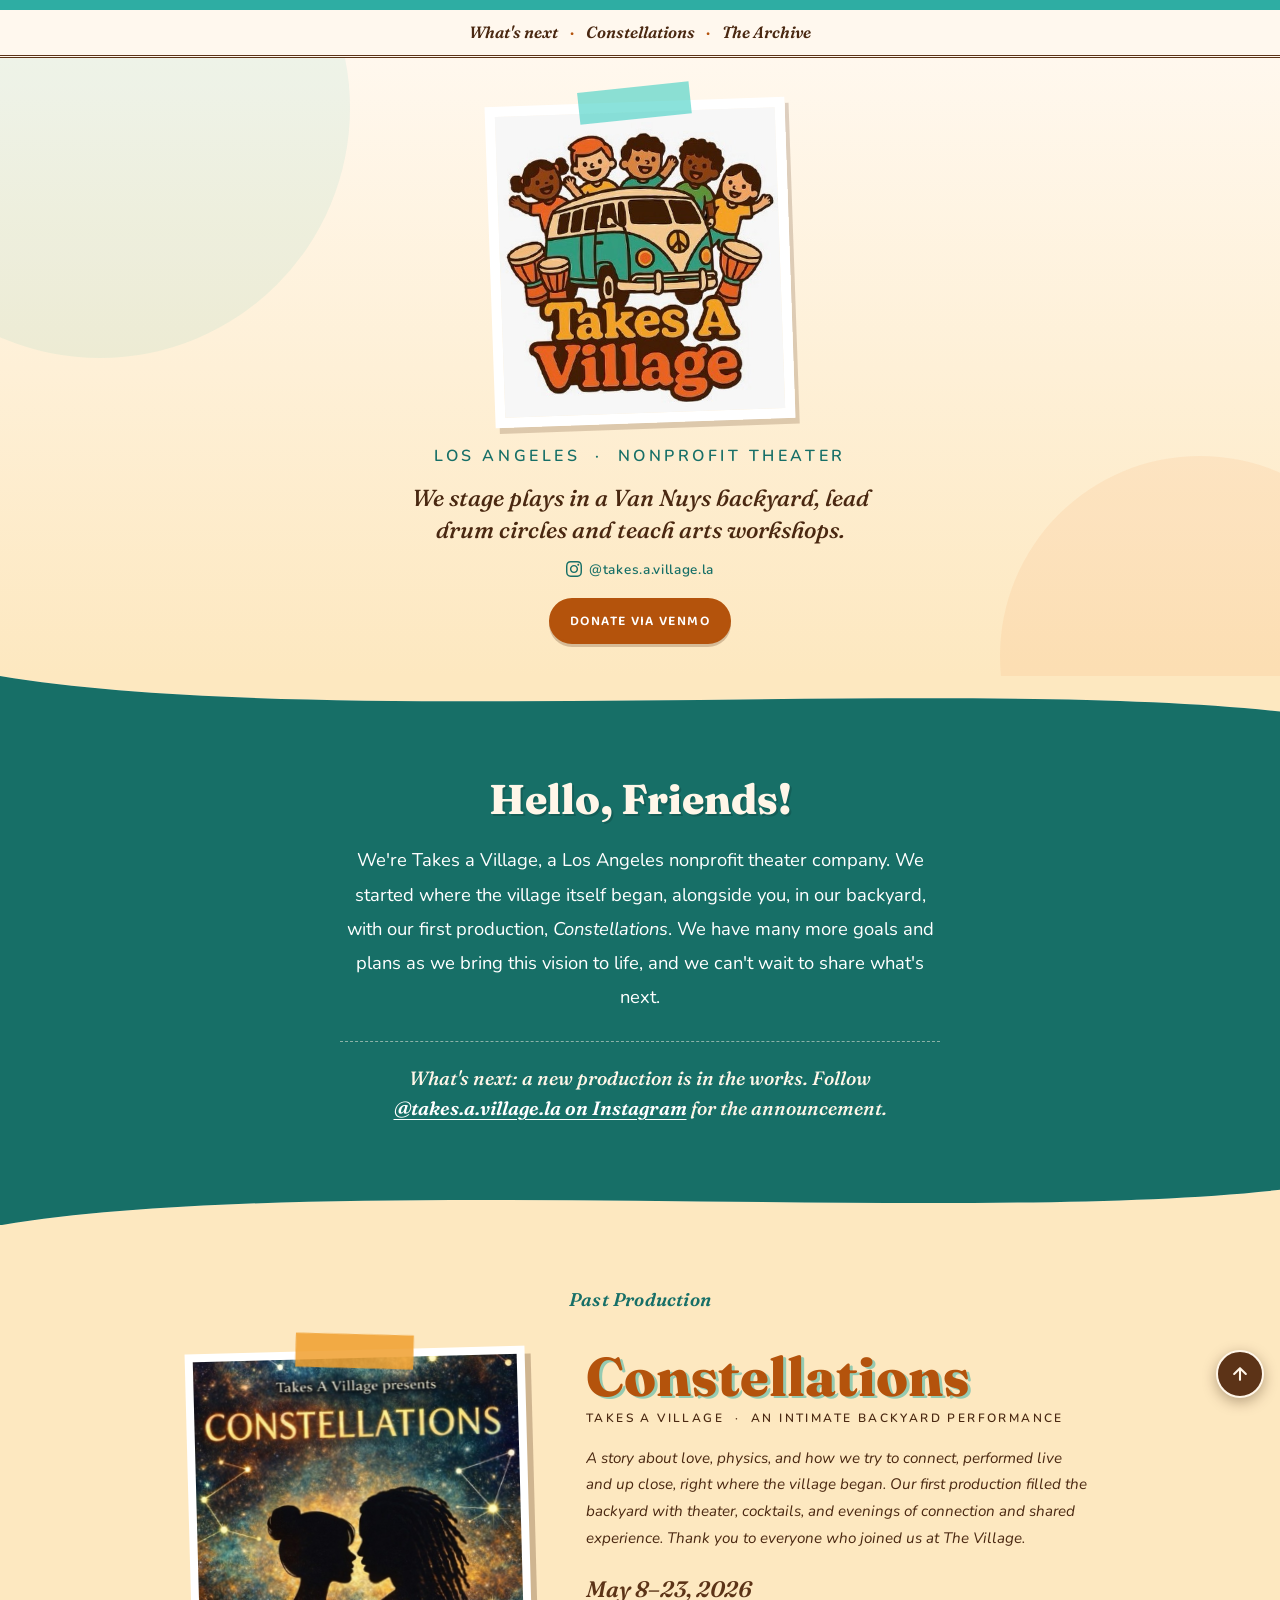
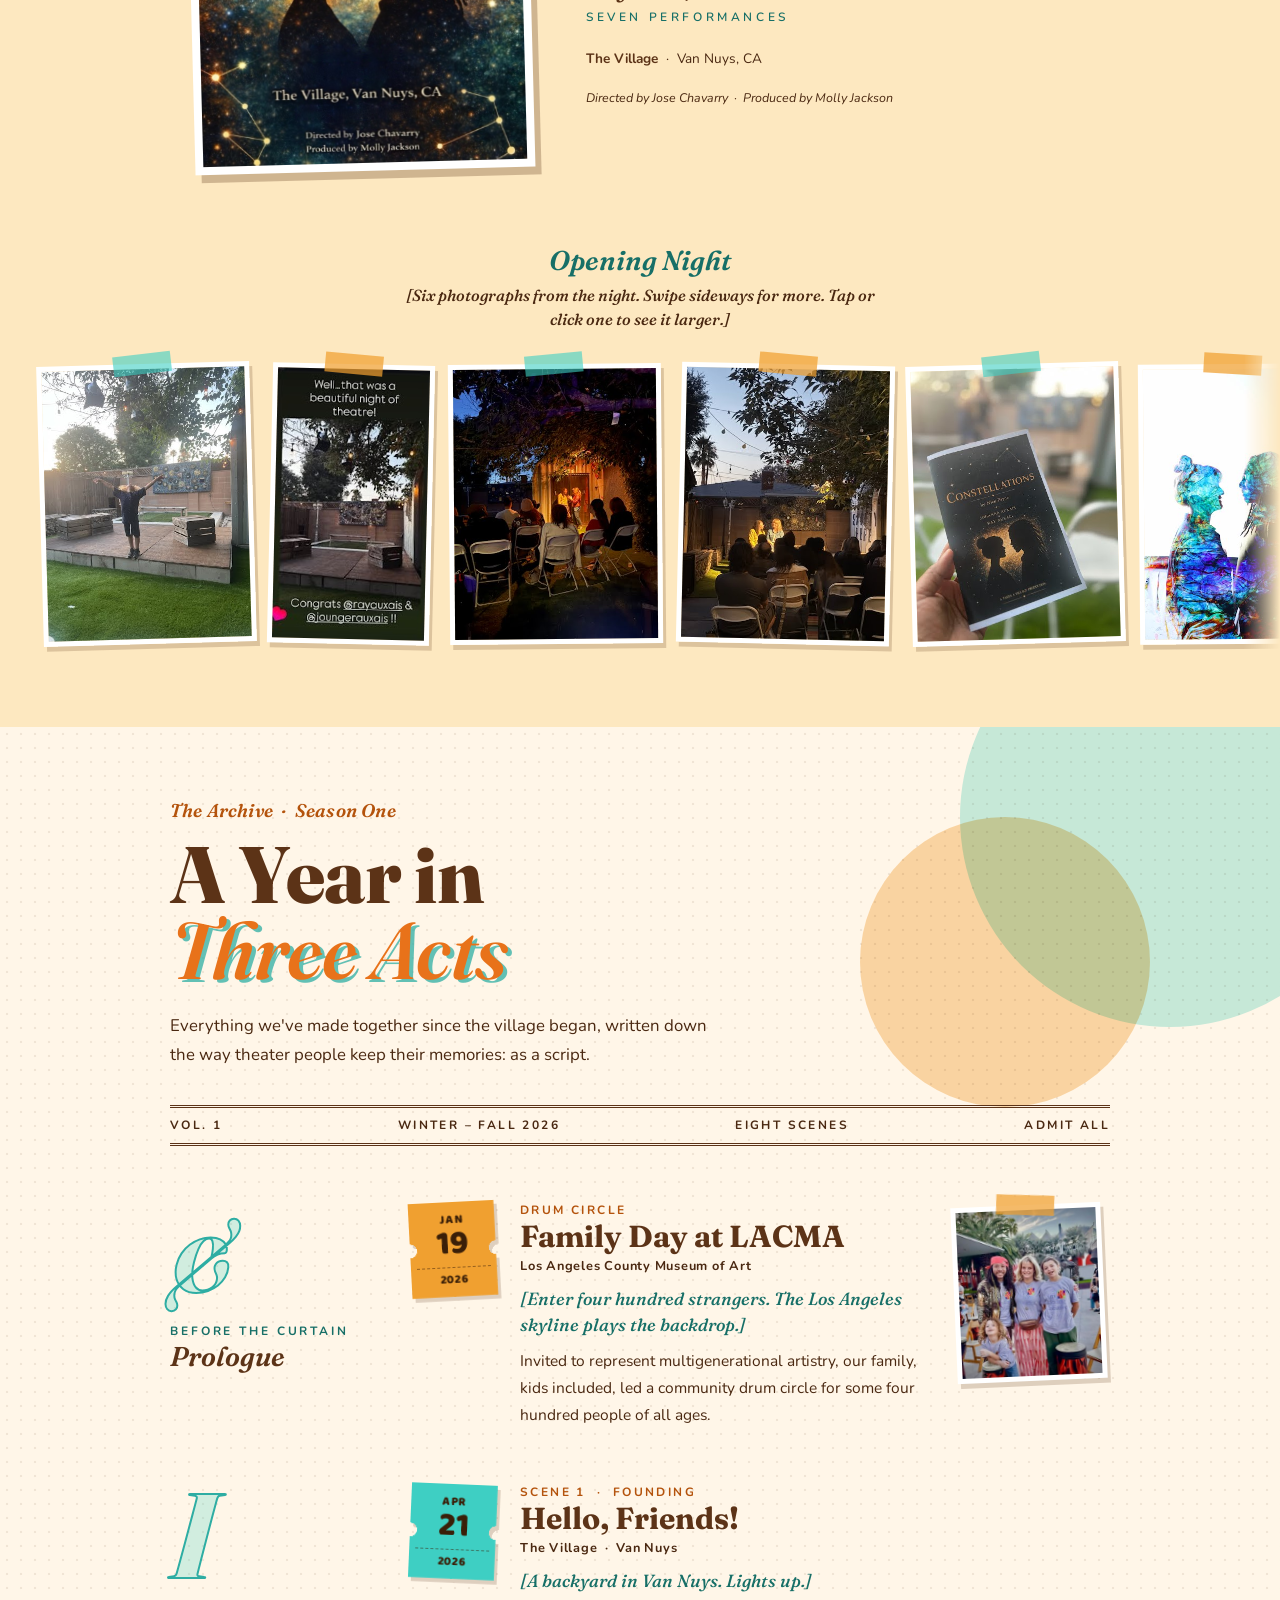
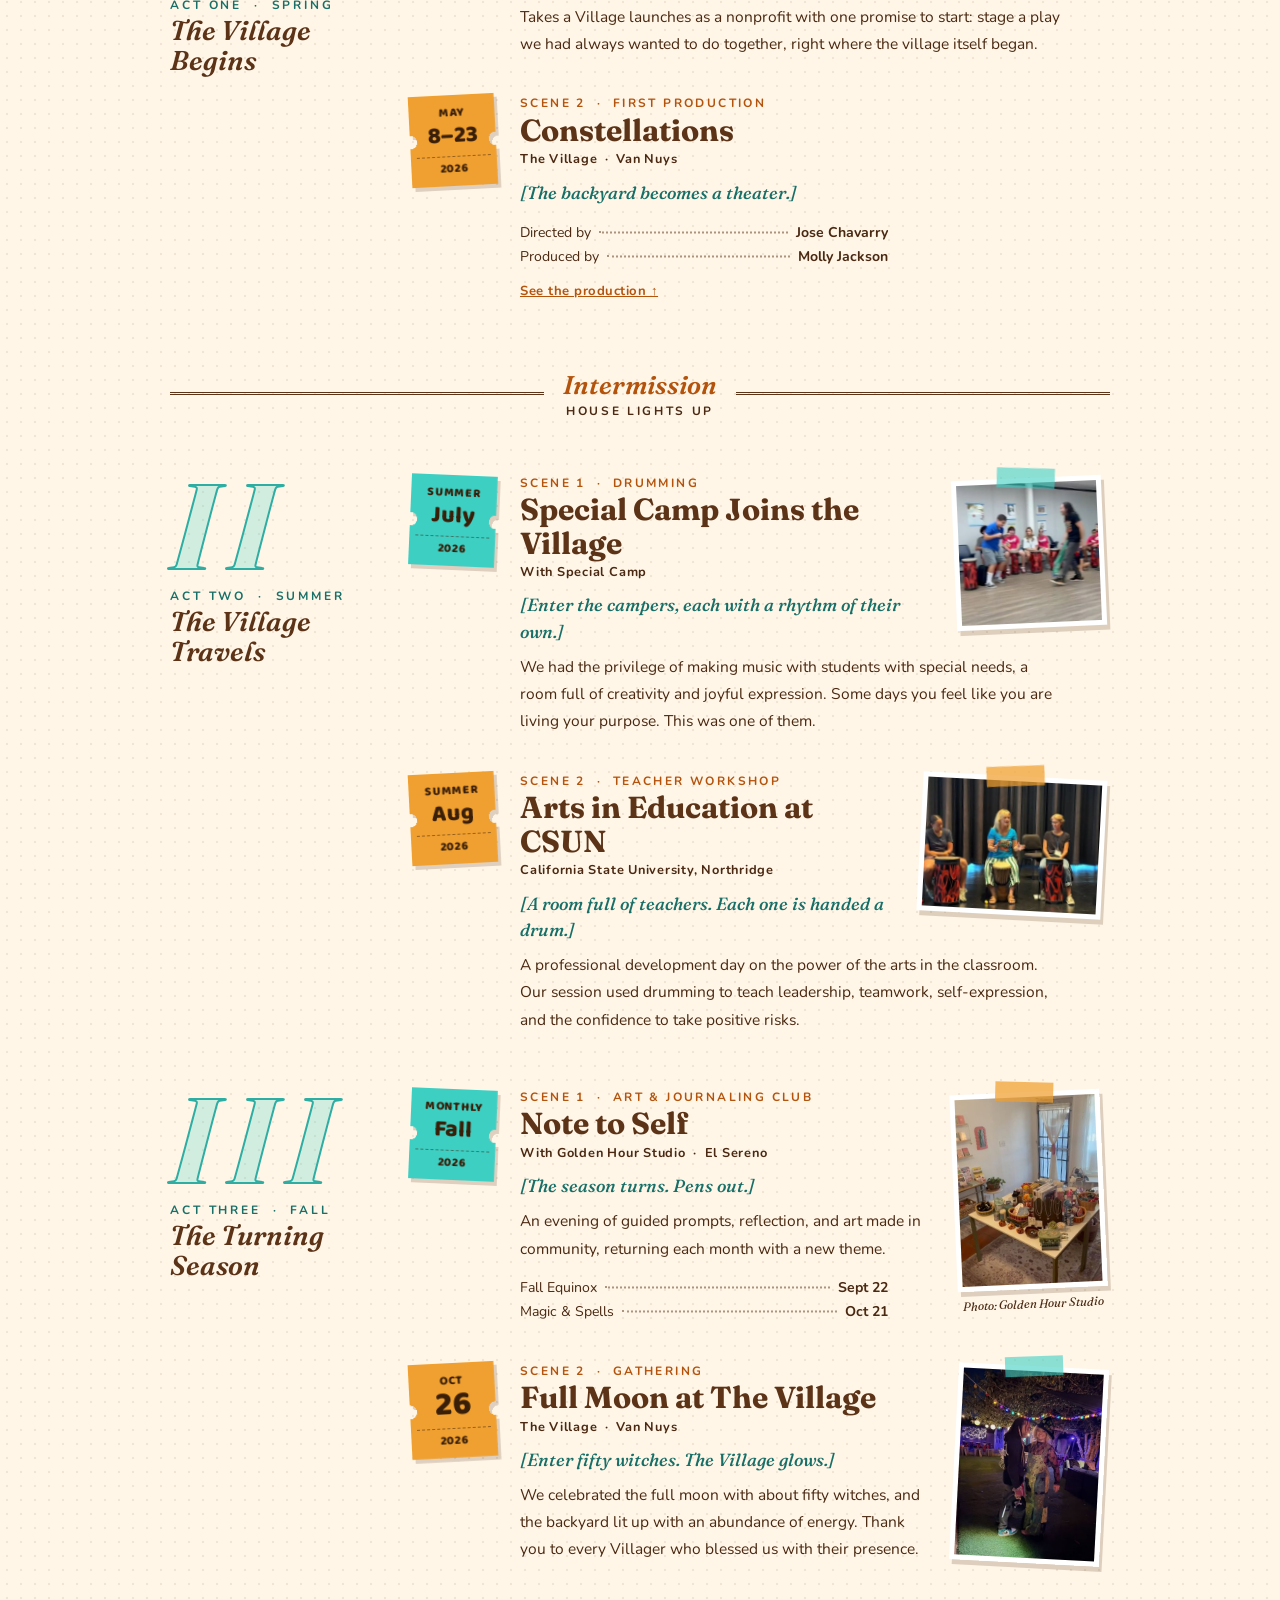
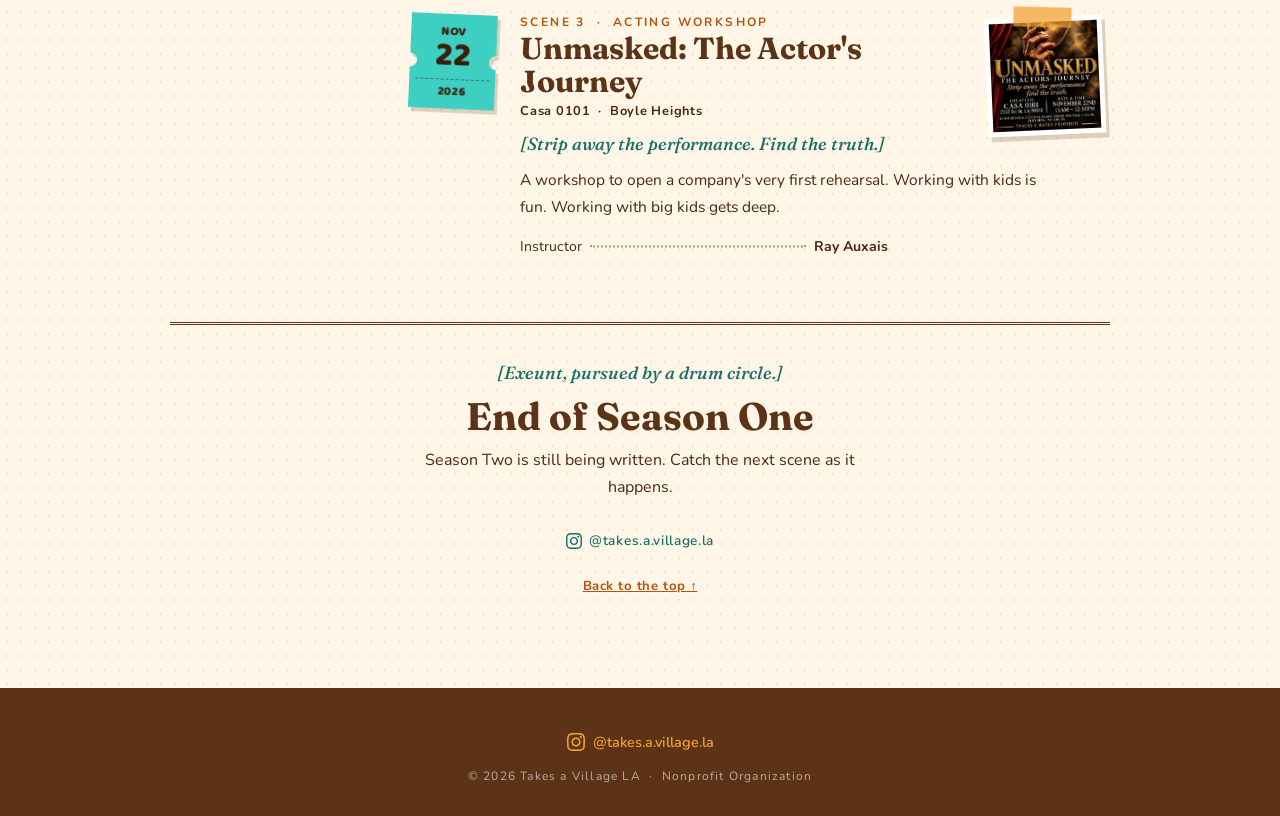
==== index.html @ 05830635 "Ticket stubs no longer move on hover A scene is not a link, so its stub should not act like one. sit" ====
<!DOCTYPE html>
<html lang="en">
<head>
  <meta charset="UTF-8">
  <meta name="viewport" content="width=device-width, initial-scale=1.0">
  <title>Takes a Village LA · Nonprofit Theater in Los Angeles</title>
  <meta name="description" content="Takes a Village is a Los Angeles nonprofit theater company creating intimate, backyard performances: connection, conversation, and shared experience at The Village in Van Nuys.">
  <meta name="theme-color" content="#2EADA3">

  <!-- Open Graph / social sharing -->
  <meta property="og:type" content="website">
  <meta property="og:site_name" content="Takes a Village LA">
  <meta property="og:title" content="Takes a Village LA · Nonprofit Theater">
  <meta property="og:description" content="A Los Angeles nonprofit theater company creating intimate, backyard performances. Connection, conversation, and shared experience at The Village.">
  <meta property="og:url" content="https://takesavillage.la/">
  <meta property="og:image" content="https://takesavillage.la/logo.png">
  <meta property="og:image:alt" content="Takes a Village logo">
  <meta name="twitter:card" content="summary_large_image">
  <meta name="twitter:title" content="Takes a Village LA · Nonprofit Theater">
  <meta name="twitter:description" content="A Los Angeles nonprofit theater company creating intimate, backyard performances.">
  <meta name="twitter:image" content="https://takesavillage.la/logo.png">

  <link rel="icon" type="image/svg+xml" href="favicon.svg">
  <link rel="alternate icon" type="image/png" href="logo.png">
  <link rel="apple-touch-icon" href="logo.png">
  <link rel="preconnect" href="https://fonts.googleapis.com">
  <link rel="preconnect" href="https://fonts.gstatic.com" crossorigin>
  <link href="https://fonts.googleapis.com/css2?family=Baloo+2:wght@400;600;800&family=Fraunces:ital,opsz,wght@0,9..144,600..800;1,9..144,500..700&family=Nunito:ital,wght@0,300;0,400;0,600;1,300;1,400&display=swap" rel="stylesheet">
  <link rel="stylesheet" href="site.css?v=2">
</head>
<body>

<!-- reusable icon sprite -->
<svg width="0" height="0" style="position:absolute" aria-hidden="true" focusable="false">
  <symbol id="ig-icon" viewBox="0 0 24 24">
    <path d="M12 2.163c3.204 0 3.584.012 4.85.07 3.252.148 4.771 1.691 4.919 4.919.058 1.265.069 1.645.069 4.849 0 3.205-.012 3.584-.069 4.849-.149 3.225-1.664 4.771-4.919 4.919-1.266.058-1.644.07-4.85.07-3.204 0-3.584-.012-4.849-.07-3.26-.149-4.771-1.699-4.919-4.92-.058-1.265-.07-1.644-.07-4.849 0-3.204.013-3.583.07-4.849.149-3.227 1.664-4.771 4.919-4.919 1.266-.057 1.645-.069 4.849-.069zm0-2.163c-3.259 0-3.667.014-4.947.072-4.358.2-6.78 2.618-6.98 6.98-.059 1.281-.073 1.689-.073 4.948 0 3.259.014 3.668.072 4.948.2 4.358 2.618 6.78 6.98 6.98 1.281.058 1.689.072 4.948.072 3.259 0 3.668-.014 4.948-.072 4.354-.2 6.782-2.618 6.979-6.98.059-1.28.073-1.689.073-4.948 0-3.259-.014-3.667-.072-4.947-.196-4.354-2.617-6.78-6.979-6.98-1.281-.059-1.69-.073-4.949-.073zm0 5.838c-3.403 0-6.162 2.759-6.162 6.162s2.759 6.163 6.162 6.163 6.162-2.759 6.162-6.163c0-3.403-2.759-6.162-6.162-6.162zm0 10.162c-2.209 0-4-1.79-4-4 0-2.209 1.791-4 4-4s4 1.791 4 4c0 2.21-1.791 4-4 4zm6.406-11.845c-.796 0-1.441.645-1.441 1.44s.645 1.44 1.441 1.44c.795 0 1.439-.645 1.439-1.44s-.644-1.44-1.439-1.44z"/>
  </symbol>
</svg>

<a class="skip-link" href="#main">Skip to content</a>

<div class="top-band" id="top"></div>

<nav class="site-nav" aria-label="On this page">
  <ul>
    <li><a href="#upcoming">What's next</a></li>
    <li><a href="#constellations">Constellations</a></li>
    <li><a href="#archive">The Archive</a></li>
  </ul>
</nav>

<header class="hero">
  <h1><span class="logo-frame"><img class="logo" src="logo.png" alt="Takes a Village LA" width="430" height="462" fetchpriority="high"></span></h1>
  <p class="tagline">Los Angeles &nbsp;·&nbsp; Nonprofit Theater</p>
  <p class="hero-line">We stage plays in a Van Nuys backyard, lead drum circles and teach arts workshops.</p>
  <a class="ig-link on-light" href="https://www.instagram.com/takes.a.village.la/" target="_blank" rel="noopener" aria-label="Takes a Village on Instagram">
    <svg aria-hidden="true" focusable="false"><use href="#ig-icon"/></svg>
    @takes.a.village.la
  </a>
  <a class="donate-btn" href="https://venmo.com/Takes-a-village1" target="_blank" rel="noopener">Donate via Venmo</a>
</header>

<main id="main" tabindex="-1">

<!-- wave transition -->
<svg class="wave" viewBox="0 0 1440 60" xmlns="http://www.w3.org/2000/svg" preserveAspectRatio="none" aria-hidden="true" focusable="false">
  <path d="M0,0 C360,60 1080,0 1440,40 L1440,0 Z" fill="#fde8c0"/>
  <path d="M0,0 C360,60 1080,0 1440,40 L1440,60 L0,60 Z" fill="#176F67"/>
</svg>

<section class="intro">
  <h2>Hello, Friends!</h2>
  <p>
    We're Takes a Village, a Los Angeles nonprofit theater company. We started where the village itself began, alongside you, in our backyard, with our first production, <em>Constellations</em>. We have many more goals and plans as we bring this vision to life, and we can't wait to share what's next.
  </p>
  <p class="next-note" id="upcoming">What's next: a new production is in the works. Follow <a href="https://www.instagram.com/takes.a.village.la/" target="_blank" rel="noopener">@takes.a.village.la on Instagram</a> for the announcement.</p>
</section>

<!-- wave: teal → warm paper -->
<svg class="wave" viewBox="0 0 1440 60" xmlns="http://www.w3.org/2000/svg" preserveAspectRatio="none" aria-hidden="true" focusable="false">
  <path d="M0,60 C360,0 1080,60 1440,20 L1440,60 Z" fill="#fde8c0"/>
  <path d="M0,0 L0,60 C360,0 1080,60 1440,20 L1440,0 Z" fill="#176F67"/>
</svg>

<section class="show-section" id="constellations" aria-labelledby="constellations-title">
  <p class="show-eyebrow">Past Production</p>
  <div class="show-inner">
    <div class="flier-frame"><img class="flier-img" src="constellations-flier.jpg" alt="The Constellations flier: two silhouetted faces almost touching, against a starry sky traced with constellations" width="926" height="1158" loading="lazy" decoding="async"></div>
    <div class="show-info">
      <h2 class="show-title" id="constellations-title">Constellations</h2>
      <p class="show-presented">Takes a Village &nbsp;·&nbsp; An Intimate Backyard Performance</p>
      <p class="show-desc">A story about love, physics, and how we try to connect, performed live and up close, right where the village began. Our first production filled the backyard with theater, cocktails, and evenings of connection and shared experience. Thank you to everyone who joined us at The Village.</p>

      <p class="show-run">May 8–23, 2026<span>Seven performances</span></p>

      <p class="venue"><strong>The Village</strong> &nbsp;·&nbsp; Van Nuys, CA</p>

      <p class="credits">Directed by Jose Chavarry &nbsp;·&nbsp; Produced by Molly Jackson</p>
    </div>
  </div>
</section>

<section class="gallery-section" aria-labelledby="opening-night-title">
  <h3 class="gallery-heading" id="opening-night-title">Opening Night</h3>
  <p class="gallery-cue">[Six photographs from the night.<span class="cue-scroll"> Swipe sideways for more.</span> Tap or click one to see it larger.]</p>
  <span class="lightbox-rest" id="photos"></span>
  <div class="gallery-strip">
    <a class="shot" href="#photo-1"><img src="gallery/gallery (1).jpg" alt="A child stands on the low wooden stage in the backyard at dusk, arms flung wide, facing the mosaic on the back wall." width="384" height="512" loading="lazy" decoding="async"></a>
    <a class="shot" href="#photo-2"><img src="gallery/gallery (2).jpg?v=2" alt="A note posted after the show, over a photo of the empty stage at dusk: Well, that was a beautiful night of theatre! Congrats to the cast." width="202" height="360" loading="lazy" decoding="async"></a>
    <a class="shot" href="#photo-3"><img src="gallery/gallery (3).jpg" alt="After dark, the audience sits in white folding chairs under a big tree, watching the two actors in a pool of warm light by the doorway." width="384" height="512" loading="lazy" decoding="async"></a>
    <a class="shot" href="#photo-4"><img src="gallery/gallery (6).jpg" alt="At dusk, two people sit side by side on the stage in front of the mosaic wall, string lights overhead, facing a full backyard." width="384" height="512" loading="lazy" decoding="async"></a>
    <a class="shot" href="#photo-5"><img src="gallery/gallery (7).jpg" alt="A hand holds up the playbill: Constellations by Nick Payne, with Johanna Auxais and Ray Auxais, a Takes a Village production." width="384" height="512" loading="lazy" decoding="async"></a>
    <a class="shot" href="#photo-6"><img src="gallery/gallery (8).jpg" alt="Two performers in silhouette, face to face against a white screen, their bodies filled with projected blues, greens and reds." width="341" height="512" loading="lazy" decoding="async"></a>
  </div>

  <!-- large views, one per photo; shown by the :target rule on .lightbox -->
  <div class="lightbox" id="photo-1" style="--ar:0.75">
    <a class="lightbox-backdrop" href="#photos" aria-label="Close the photo"></a>
    <figure><img src="gallery/gallery (1).jpg" alt="A child stands on the low wooden stage in the backyard at dusk, arms flung wide, facing the mosaic on the back wall." width="384" height="512" loading="lazy" decoding="async"></figure>
    <p class="lightbox-bar"><a href="#photo-6" aria-label="Previous photo">&larr; Previous</a><span class="lightbox-count">1 of 6</span><a href="#photo-2" aria-label="Next photo">Next &rarr;</a><a href="#photos">Close</a></p>
  </div>
  <div class="lightbox" id="photo-2" style="--ar:0.5611">
    <a class="lightbox-backdrop" href="#photos" aria-label="Close the photo"></a>
    <figure><img src="gallery/gallery (2).jpg?v=2" alt="A note posted after the show, over a photo of the empty stage at dusk: Well, that was a beautiful night of theatre! Congrats to the cast." width="202" height="360" loading="lazy" decoding="async"></figure>
    <p class="lightbox-bar"><a href="#photo-1" aria-label="Previous photo">&larr; Previous</a><span class="lightbox-count">2 of 6</span><a href="#photo-3" aria-label="Next photo">Next &rarr;</a><a href="#photos">Close</a></p>
  </div>
  <div class="lightbox" id="photo-3" style="--ar:0.75">
    <a class="lightbox-backdrop" href="#photos" aria-label="Close the photo"></a>
    <figure><img src="gallery/gallery (3).jpg" alt="After dark, the audience sits in white folding chairs under a big tree, watching the two actors in a pool of warm light by the doorway." width="384" height="512" loading="lazy" decoding="async"></figure>
    <p class="lightbox-bar"><a href="#photo-2" aria-label="Previous photo">&larr; Previous</a><span class="lightbox-count">3 of 6</span><a href="#photo-4" aria-label="Next photo">Next &rarr;</a><a href="#photos">Close</a></p>
  </div>
  <div class="lightbox" id="photo-4" style="--ar:0.75">
    <a class="lightbox-backdrop" href="#photos" aria-label="Close the photo"></a>
    <figure><img src="gallery/gallery (6).jpg" alt="At dusk, two people sit side by side on the stage in front of the mosaic wall, string lights overhead, facing a full backyard." width="384" height="512" loading="lazy" decoding="async"></figure>
    <p class="lightbox-bar"><a href="#photo-3" aria-label="Previous photo">&larr; Previous</a><span class="lightbox-count">4 of 6</span><a href="#photo-5" aria-label="Next photo">Next &rarr;</a><a href="#photos">Close</a></p>
  </div>
  <div class="lightbox" id="photo-5" style="--ar:0.75">
    <a class="lightbox-backdrop" href="#photos" aria-label="Close the photo"></a>
    <figure><img src="gallery/gallery (7).jpg" alt="A hand holds up the playbill: Constellations by Nick Payne, with Johanna Auxais and Ray Auxais, a Takes a Village production." width="384" height="512" loading="lazy" decoding="async"></figure>
    <p class="lightbox-bar"><a href="#photo-4" aria-label="Previous photo">&larr; Previous</a><span class="lightbox-count">5 of 6</span><a href="#photo-6" aria-label="Next photo">Next &rarr;</a><a href="#photos">Close</a></p>
  </div>
  <div class="lightbox" id="photo-6" style="--ar:0.666">
    <a class="lightbox-backdrop" href="#photos" aria-label="Close the photo"></a>
    <figure><img src="gallery/gallery (8).jpg" alt="Two performers in silhouette, face to face against a white screen, their bodies filled with projected blues, greens and reds." width="341" height="512" loading="lazy" decoding="async"></figure>
    <p class="lightbox-bar"><a href="#photo-5" aria-label="Previous photo">&larr; Previous</a><span class="lightbox-count">6 of 6</span><a href="#photo-1" aria-label="Next photo">Next &rarr;</a><a href="#photos">Close</a></p>
  </div>
</section>

<section class="archive" id="archive" aria-labelledby="archive-title">
  <div class="archive-inner">

    <p class="archive-eyebrow">The Archive &nbsp;·&nbsp; Season One</p>
    <h2 class="archive-title" id="archive-title">A Year in <em>Three Acts</em></h2>
    <p class="archive-sub">Everything we've made together since the village began, written down the way theater people keep their memories: as a script.</p>
    <p class="archive-masthead"><span>Vol. 1</span><span>Winter – Fall 2026</span><span>Eight Scenes</span><span>Admit All</span></p>

    <!-- prologue -->
    <div class="act">
      <div class="act-mark">
        <span class="act-num amp" aria-hidden="true">&amp;</span>
        <p class="act-label">Before the Curtain</p>
        <h3 class="act-name">Prologue</h3>
      </div>
      <ol class="scenes">
        <li class="scene">
          <div class="stub"><div class="stub-in"><span class="stub-top">Jan</span><span class="stub-mid">19</span><span class="stub-foot">2026</span></div></div>
          <div class="scene-body">
            <figure class="scene-poster snap tilt-l tape-o">
              <img src="archive/lacma.jpg" alt="Four of us, two grown-ups and two kids, in matching Arts &amp; Healing Initiative shirts beside our drums on the LACMA plaza." width="360" height="428" loading="lazy" decoding="async">
            </figure>
            <p class="scene-kind">Drum Circle</p>
            <h4 class="scene-title">Family Day at LACMA</h4>
            <p class="scene-place">Los Angeles County Museum of Art</p>
            <p class="scene-dir">[Enter four hundred strangers. The Los Angeles skyline plays the backdrop.]</p>
            <p class="scene-text">Invited to represent multigenerational artistry, our family, kids included, led a community drum circle for some four hundred people of all ages.</p>
          </div>
        </li>
      </ol>
    </div>

    <!-- act one -->
    <div class="act">
      <div class="act-mark">
        <span class="act-num" aria-hidden="true">I</span>
        <p class="act-label">Act One &nbsp;·&nbsp; Spring</p>
        <h3 class="act-name">The Village Begins</h3>
      </div>
      <ol class="scenes">
        <li class="scene">
          <div class="stub teal"><div class="stub-in"><span class="stub-top">Apr</span><span class="stub-mid">21</span><span class="stub-foot">2026</span></div></div>
          <div class="scene-body">
            <p class="scene-kind">Scene 1 &nbsp;·&nbsp; Founding</p>
            <h4 class="scene-title">Hello, Friends!</h4>
            <p class="scene-place">The Village &nbsp;·&nbsp; Van Nuys</p>
            <p class="scene-dir">[A backyard in Van Nuys. Lights up.]</p>
            <p class="scene-text">Takes a Village launches as a nonprofit with one promise to start: stage a play we had always wanted to do together, right where the village itself began.</p>
          </div>
        </li>
        <li class="scene">
          <div class="stub"><div class="stub-in"><span class="stub-top">May</span><span class="stub-mid sm">8–23</span><span class="stub-foot">2026</span></div></div>
          <div class="scene-body">
            <p class="scene-kind">Scene 2 &nbsp;·&nbsp; First Production</p>
            <h4 class="scene-title">Constellations</h4>
            <p class="scene-place">The Village &nbsp;·&nbsp; Van Nuys</p>
            <p class="scene-dir">[The backyard becomes a theater.]</p>
            <ul class="bill">
              <li><span>Directed by</span><i aria-hidden="true"></i><span>Jose Chavarry</span></li>
              <li><span>Produced by</span><i aria-hidden="true"></i><span>Molly Jackson</span></li>
            </ul>
            <a class="scene-link" href="#constellations">See the production &uarr;</a>
          </div>
        </li>
      </ol>
    </div>

    <div class="intermission">
      <div>
        <p class="intermission-word">Intermission</p>
        <p class="intermission-note">House lights up</p>
      </div>
    </div>

    <!-- act two -->
    <div class="act">
      <div class="act-mark">
        <span class="act-num" aria-hidden="true">II</span>
        <p class="act-label">Act Two &nbsp;·&nbsp; Summer</p>
        <h3 class="act-name">The Village Travels</h3>
      </div>
      <ol class="scenes">
        <li class="scene">
          <div class="stub teal"><div class="stub-in"><span class="stub-top">Summer</span><span class="stub-mid sm">July</span><span class="stub-foot">2026</span></div></div>
          <div class="scene-body">
            <figure class="scene-poster snap tilt-l">
              <img src="archive/special-camp.jpg" alt="A drum circle mid-song: campers in red Special Camp shirts sit at their drums while two dancers cross the floor." width="360" height="360" loading="lazy" decoding="async">
            </figure>
            <p class="scene-kind">Scene 1 &nbsp;·&nbsp; Drumming</p>
            <h4 class="scene-title">Special Camp Joins the Village</h4>
            <p class="scene-place">With Special Camp</p>
            <p class="scene-dir">[Enter the campers, each with a rhythm of their own.]</p>
            <p class="scene-text">We had the privilege of making music with students with special needs, a room full of creativity and joyful expression. Some days you feel like you are living your purpose. This was one of them.</p>
          </div>
        </li>
        <li class="scene">
          <div class="stub"><div class="stub-in"><span class="stub-top">Summer</span><span class="stub-mid sm">Aug</span><span class="stub-foot">2026</span></div></div>
          <div class="scene-body">
            <figure class="scene-poster snap wide tape-o">
              <img src="archive/csun.jpg" alt="Three people seated on a stage, each with a hand drum, the one in the middle talking with her hands." width="360" height="266" loading="lazy" decoding="async">
            </figure>
            <p class="scene-kind">Scene 2 &nbsp;·&nbsp; Teacher Workshop</p>
            <h4 class="scene-title">Arts in Education at CSUN</h4>
            <p class="scene-place">California State University, Northridge</p>
            <p class="scene-dir">[A room full of teachers. Each one is handed a drum.]</p>
            <p class="scene-text">A professional development day on the power of the arts in the classroom. Our session used drumming to teach leadership, teamwork, self-expression, and the confidence to take positive risks.</p>
          </div>
        </li>
      </ol>
    </div>

    <!-- act three -->
    <div class="act">
      <div class="act-mark">
        <span class="act-num" aria-hidden="true">III</span>
        <p class="act-label">Act Three &nbsp;·&nbsp; Fall</p>
        <h3 class="act-name">The Turning Season</h3>
      </div>
      <ol class="scenes">
        <li class="scene">
          <div class="stub teal"><div class="stub-in"><span class="stub-top">Monthly</span><span class="stub-mid sm">Fall</span><span class="stub-foot">2026</span></div></div>
          <div class="scene-body">
            <figure class="scene-poster snap tilt-l tape-o">
              <img src="archive/note-to-self.jpg" alt="A table at Golden Hour Studio crowded with candles, jewelry, little pumpkins and handmade gifts." width="360" height="480" loading="lazy" decoding="async">
              <figcaption>Photo: Golden Hour Studio</figcaption>
            </figure>
            <p class="scene-kind">Scene 1 &nbsp;·&nbsp; Art &amp; Journaling Club</p>
            <h4 class="scene-title">Note to Self</h4>
            <p class="scene-place">With Golden Hour Studio &nbsp;·&nbsp; El Sereno</p>
            <p class="scene-dir">[The season turns. Pens out.]</p>
            <p class="scene-text">An evening of guided prompts, reflection, and art made in community, returning each month with a new theme.</p>
            <ul class="bill">
              <li><span>Fall Equinox</span><i aria-hidden="true"></i><span>Sept 22</span></li>
              <li><span>Magic &amp; Spells</span><i aria-hidden="true"></i><span>Oct 21</span></li>
            </ul>
          </div>
        </li>
        <li class="scene">
          <div class="stub"><div class="stub-in"><span class="stub-top">Oct</span><span class="stub-mid">26</span><span class="stub-foot">2026</span></div></div>
          <div class="scene-body">
            <figure class="scene-poster snap">
              <img src="archive/full-moon.jpg" alt="Two people, one in a witch&#39;s hat, under strings of colored lights in the backyard at The Village at night." width="360" height="480" loading="lazy" decoding="async">
            </figure>
            <p class="scene-kind">Scene 2 &nbsp;·&nbsp; Gathering</p>
            <h4 class="scene-title">Full Moon at The Village</h4>
            <p class="scene-place">The Village &nbsp;·&nbsp; Van Nuys</p>
            <p class="scene-dir">[Enter fifty witches. The Village glows.]</p>
            <p class="scene-text">We celebrated the full moon with about fifty witches, and the backyard lit up with an abundance of energy. Thank you to every Villager who blessed us with their presence.</p>
          </div>
        </li>
        <li class="scene">
          <div class="stub teal"><div class="stub-in"><span class="stub-top">Nov</span><span class="stub-mid">22</span><span class="stub-foot">2026</span></div></div>
          <div class="scene-body">
            <figure class="scene-poster tilt-l tape-o">
              <img src="archive/unmasked.jpg" alt="Poster for Unmasked: The Actor&#39;s Journey, a hand lifting a golden mask beside a red curtain." width="360" height="360" loading="lazy" decoding="async">
            </figure>
            <p class="scene-kind">Scene 3 &nbsp;·&nbsp; Acting Workshop</p>
            <h4 class="scene-title">Unmasked: The Actor's Journey</h4>
            <p class="scene-place">Casa 0101 &nbsp;·&nbsp; Boyle Heights</p>
            <p class="scene-dir">[Strip away the performance. Find the truth.]</p>
            <p class="scene-text">A workshop to open a company's very first rehearsal. Working with kids is fun. Working with big kids gets deep.</p>
            <ul class="bill">
              <li><span>Instructor</span><i aria-hidden="true"></i><span>Ray Auxais</span></li>
            </ul>
          </div>
        </li>
      </ol>
    </div>

    <div class="curtain-call">
      <p class="scene-dir">[Exeunt, pursued by a drum circle.]</p>
      <p class="cc-title">End of Season One</p>
      <p class="cc-text">Season Two is still being written. Catch the next scene as it happens.</p>
      <a class="ig-link on-light" href="https://www.instagram.com/takes.a.village.la/" target="_blank" rel="noopener" aria-label="Takes a Village on Instagram">
        <svg aria-hidden="true" focusable="false"><use href="#ig-icon"/></svg>
        @takes.a.village.la
      </a>
      <p class="cc-top"><a class="scene-link" href="#top">Back to the top &uarr;</a></p>
    </div>

  </div>
</section>

</main>

<footer>
  <a class="social-link" href="https://www.instagram.com/takes.a.village.la/" target="_blank" rel="noopener" aria-label="Takes a Village on Instagram">
    <svg aria-hidden="true" focusable="false"><use href="#ig-icon"/></svg>
    @takes.a.village.la
  </a>
  <p class="copyright">&copy; 2026 Takes a Village LA &nbsp;·&nbsp; Nonprofit Organization</p>
</footer>

<div class="to-top-track">
  <a class="to-top" href="#top" aria-label="Back to the top" title="Back to the top">
    <svg viewBox="0 0 24 24" fill="none" stroke="currentColor" stroke-width="2.5" stroke-linecap="round" stroke-linejoin="round" aria-hidden="true" focusable="false"><path d="M12 19V5M5 12l7-7 7 7"/></svg>
  </a>
</div>

</body>
</html>
---- site.css ----
/* Takes a Village LA: the site stylesheet, shared by every page.
   Bump ?v= in each page's <link> when this file changes, so returning visitors get the new copy. */

*, *::before, *::after { box-sizing: border-box; margin: 0; padding: 0; }

:root {
  --orange:  #E8721A;
  --orange2: #F0A030;
  --teal:    #2EADA3;
  --teal2:   #3ECFC3;
  --brown:   #5C3317;
  --cream:   #FFF6E8;
  --warm:    #FDE8C0;
  --text:    #3A1F08;

  /* ink: text-weight versions of the brand colors. --ink and --teal-ink reach
     4.5:1 on both --cream and --warm; --orange-ink does on --cream only. */
  --ink:        #4A2811;
  --teal-ink:   #176F67;
  --orange-ink: #B4530C;
}

html, body {
  min-height: 100%;
  background: var(--cream);
  color: var(--text);
  font-family: 'Nunito', sans-serif;
}
/* anchor targets stop below the sticky menu, not under it */
html { scroll-padding-top: 3.75rem; }
@media (prefers-reduced-motion: no-preference) {
  html { scroll-behavior: smooth; }
}
body { position: relative; }

/* ── skip link: off-screen until it takes keyboard focus ── */
.skip-link {
  position: absolute;
  left: 0.75rem;
  top: -5rem;
  z-index: 30;
  background: var(--brown);
  color: var(--cream);
  font-weight: 700;
  font-size: 0.9rem;
  padding: 0.7em 1.1em;
  border-radius: 0 0 8px 8px;
  text-decoration: none;
}
.skip-link:focus { top: 0; }
main:focus { outline: none; }

/* ── wavy top band ── */
.top-band {
  background: var(--teal);
  height: 10px;
}

/* ── hero ── */
.hero {
  background: linear-gradient(180deg, #fff8ee 0%, #fde8c0 100%);
  display: flex;
  flex-direction: column;
  align-items: center;
  padding: 2.25rem 1.5rem 2rem;
  text-align: center;
  position: relative;
  overflow: hidden;
}

/* the menu: a playbill masthead that stays at the top of the window while the page scrolls */
.site-nav {
  position: sticky;
  top: 0;
  z-index: 20;
  background: #fff8ee;   /* the hero gradient's first stop, so the bar sits flush on the hero */
  border-bottom: 3px double var(--brown);
  padding: 0 0.75rem;
}
.site-nav ul {
  list-style: none;
  display: flex;
  flex-wrap: wrap;
  justify-content: center;
  column-gap: 0.45rem;
}
.site-nav li {
  display: flex;
  align-items: center;
  column-gap: 0.45rem;
}
.site-nav li + li::before {
  content: "\00B7";
  content: "\00B7" / "";
  color: var(--orange-ink);
  font-weight: 800;
}
.site-nav a {
  display: inline-block;
  padding: 0.75rem 0.3rem;   /* 44px tall or more at both widths */
  font-family: 'Fraunces', Georgia, serif;
  font-style: italic;
  font-weight: 600;
  font-size: 1.02rem;
  line-height: 1.3;
  color: var(--ink);
  text-decoration: none;
  white-space: nowrap;
}
.site-nav a:hover {
  color: var(--orange-ink);
  text-decoration: underline;
  text-underline-offset: 0.2em;
}

/* back-to-top button. No JS: the track starts a screen and a half down the page and
   the button sticks to the bottom of the window inside it, so it only shows once
   the page has been scrolled. */
.to-top-track {
  position: absolute;
  top: 150vh;
  bottom: 0;
  right: 0;
  z-index: 15;
  display: flex;
  align-items: flex-end;
  pointer-events: none;
}
.to-top {
  position: sticky;
  bottom: 1rem;
  margin: 0 1rem 1rem 0;
  pointer-events: auto;
  width: 3rem;
  height: 3rem;
  display: grid;
  place-items: center;
  border-radius: 50%;
  background: var(--brown);
  color: var(--cream);
  border: 2px solid var(--cream);
  box-shadow: 0 4px 14px rgba(58,31,8,0.35);
  transition: background 0.2s, transform 0.2s;
}
.to-top:hover { background: var(--orange-ink); transform: translateY(-2px); }
.to-top svg { width: 1.25rem; height: 1.25rem; }

/* the logo is the page's h1, taped up like the snapshots in the archive:
   the h1 pops in, the frame carries the tilt and the tape, the image the paper edge */
.hero h1 {
  position: relative;
  z-index: 1;
  line-height: 0;
  margin-top: 0.5rem;
  animation: popIn 0.7s cubic-bezier(0.34,1.56,0.64,1) both;
}
.logo-frame {
  display: inline-block;
  position: relative;
  transform: rotate(-2deg);
}
.logo-frame::before {
  content: '';
  position: absolute;
  z-index: 1;
  top: -15px; left: 50%;
  width: 112px; height: 32px;
  background: rgba(62,207,195,0.6);
  transform: translateX(-50%) rotate(-4deg);
}

/* decorative circles */
.hero::before, .hero::after {
  content: '';
  position: absolute;
  border-radius: 50%;
  opacity: 0.08;
}
.hero::before {
  width: 500px; height: 500px;
  background: var(--teal);
  top: -200px; left: -150px;
}
.hero::after {
  width: 400px; height: 400px;
  background: var(--orange);
  bottom: -180px; right: -120px;
}

.logo {
  display: block;
  width: min(300px, 76vw);
  height: auto;
  border: 10px solid #fff;
  box-shadow: 4px 6px 0 rgba(92,51,23,0.2);
}

@keyframes popIn {
  from { opacity: 0; transform: scale(0.8) translateY(10px); }
  to   { opacity: 1; transform: scale(1) translateY(0); }
}

.tagline {
  margin-top: 1.4rem;
  font-size: clamp(0.8rem, 2.6vw, 1rem);
  letter-spacing: 0.22em;
  text-transform: uppercase;
  color: var(--teal-ink);
  font-weight: 600;
  animation: fadeUp 0.8s 0.4s ease both;
}

/* what the company does, in one plain sentence; the tagline is too small to carry it alone */
.hero-line {
  max-width: 31ch;
  margin-top: 0.9rem;
  font-family: 'Fraunces', Georgia, serif;
  font-style: italic;
  font-weight: 500;
  font-size: clamp(1.2rem, 3vw, 1.45rem);
  line-height: 1.4;
  color: var(--ink);
  text-wrap: balance;
  animation: fadeUp 0.8s 0.5s ease both;
}

/* ── wavy divider ── */
.wave {
  display: block;
  width: 100%;
  line-height: 0;
  margin-bottom: -1px; /* hide the sub-pixel seam under each wave */
}

/* ── intro section ── */
.intro {
  background: var(--teal-ink); /* the two waves around it carry the same hex */
  color: #fff;
  padding: 3rem 1.5rem;
  text-align: center;
}

.intro h2 {
  font-family: 'Fraunces', Georgia, serif;
  font-size: clamp(1.8rem, 5vw, 2.6rem);
  font-weight: 800;
  line-height: 1.15;
  color: var(--cream);
  text-shadow: 2px 2px 0 rgba(0,0,0,0.15);
  margin-bottom: 1.2rem;
  animation: fadeUp 0.8s 0.6s ease both;
}

.intro p {
  max-width: 600px;
  margin: 0 auto;
  font-size: clamp(1rem, 2.5vw, 1.15rem);
  line-height: 1.85;
  font-weight: 400;
  animation: fadeUp 0.8s 0.8s ease both;
}

/* what's next: one line under the intro until a production has a date.
   The menu's "What's next" lands here; it stops a little lower so the rule above it shows. */
.intro .next-note {
  margin-top: 1.7rem;
  padding-top: 1.4rem;
  border-top: 1px dashed rgba(255,246,232,0.5);
  scroll-margin-top: 1.5rem;
  font-family: 'Fraunces', Georgia, serif;
  font-style: italic;
  font-weight: 500;
  font-size: clamp(1.05rem, 2.5vw, 1.2rem);
  line-height: 1.55;
  color: var(--cream);
  text-wrap: balance;
  animation-delay: 1s;
}
.next-note a {
  color: #fff;
  font-weight: 600;
  text-underline-offset: 0.2em;
}
.next-note a:hover { text-decoration-thickness: 2px; }

/* ── show section: warm paper, the same sheet as the gallery under it;
   the taped flier is the one dark thing on it ── */
.show-section {
  background: var(--warm);
  padding: 4rem 2rem 1.5rem;
}

/* eyebrow labels speak in the archive's voice: Fraunces italic, not tracked capitals */
.show-eyebrow, .archive-eyebrow {
  font-family: 'Fraunces', Georgia, serif;
  font-style: italic;
  font-weight: 600;
  font-size: 1.15rem;
  line-height: 1.3;
  letter-spacing: 0.01em;
}

.show-eyebrow {
  color: var(--teal-ink);
  margin-bottom: 2.4rem;
  text-align: center;
}

.show-inner {
  display: flex;
  align-items: flex-start;
  justify-content: center;
  gap: 3.5rem;
  max-width: 900px;
  margin: 0 auto;
}

/* ── flier ── */
.flier-frame {
  position: relative;
  flex-shrink: 0;
  width: min(340px, 42vw);
  transform: rotate(-1.5deg);
}
.flier-frame::before {
  content: '';
  position: absolute;
  z-index: 1;
  top: -16px; left: 50%;
  width: 118px; height: 34px;
  background: rgba(240,160,48,0.86);
  transform: translateX(-50%) rotate(3deg);
}
.flier-img {
  display: block;
  width: 100%;
  height: auto;
  border: 8px solid #fff;
  box-shadow: 6px 8px 0 rgba(92,51,23,0.28);
}

/* ── show info panel ── */
.show-info {
  flex: 1;
  min-width: 0;
  color: var(--ink);
  text-align: left;
}

.show-title {
  font-family: 'Fraunces', Georgia, serif;
  font-size: clamp(2.2rem, 5vw, 3.4rem);
  font-weight: 800;
  color: var(--orange-ink);
  line-height: 1;
  /* a print offset, like the archive title's; no glow */
  text-shadow: 0.05em 0.04em 0 rgba(46,173,163,0.5);
}

.show-presented {
  margin-top: 0.3rem;
  font-size: 0.75rem;
  letter-spacing: 0.2em;
  text-transform: uppercase;
  color: var(--ink);
  font-weight: 600;
}

.show-desc {
  margin-top: 1.2rem;
  font-style: italic;
  color: var(--ink);
  font-size: 0.95rem;
  line-height: 1.75;
}

/* ── the run: one line, the way a playbill lists it ── */
.show-run {
  margin-top: 1.5rem;
  font-family: 'Fraunces', Georgia, serif;
  font-style: italic;
  font-weight: 600;
  font-size: 1.4rem;
  line-height: 1.3;
  color: var(--brown);
}

.show-run span {
  display: block;
  margin-top: 0.35rem;
  font-family: 'Nunito', sans-serif;
  font-style: normal;
  font-size: 0.75rem;
  font-weight: 600;
  letter-spacing: 0.3em;
  text-transform: uppercase;
  color: var(--teal-ink);
}

/* ── venue ── */
.venue {
  margin-top: 1.4rem;
  font-size: 0.85rem;
  color: var(--ink);
  line-height: 1.6;
}

.venue strong {
  color: var(--brown);
  font-weight: 700;
}

.credits {
  margin-top: 1.2rem;
  font-size: 0.78rem;
  color: var(--ink);
  font-style: italic;
}

/* mobile: stack vertically */
@media (max-width: 620px) {
  .show-inner {
    flex-direction: column;
    align-items: center;
    gap: 2rem;
  }
  .flier-frame {
    width: min(300px, 82vw);
  }
  .show-info {
    text-align: center;
  }
}

/* three links no longer fit one line at phone width without tightening */
@media (max-width: 420px) {
  .site-nav ul, .site-nav li { column-gap: 0.2rem; }
  .site-nav a { font-size: 0.95rem; padding: 0.8rem 0.2rem; }
}

/* ── instagram link (hero and the archive's curtain call) ── */
.ig-link {
  display: inline-flex;
  align-items: center;
  gap: 0.45rem;
  text-decoration: none;
  font-weight: 600;
  font-size: 0.85rem;
  letter-spacing: 0.05em;
  /* 44px tap target; the space comes out of the margins around it */
  min-height: 2.75rem;
  padding: 0.8rem 0.6rem;
  transition: opacity 0.2s;
}
.ig-link:hover { opacity: 0.75; }
.ig-link svg { width: 16px; height: 16px; fill: currentColor; flex-shrink: 0; }

.ig-link.on-light { color: var(--teal-ink); }

/* ── donate button ── */
.donate-btn {
  display: inline-block;
  margin-top: 0.4rem;
  background: var(--orange-ink);
  color: #fff;
  font-family: 'Baloo 2', cursive;
  font-weight: 600;
  font-size: 0.85rem;
  letter-spacing: 0.1em;
  text-transform: uppercase;
  padding: 0.75em 1.4em;   /* 44px tall */
  border-radius: 100px;
  border: 2px solid var(--orange-ink);
  text-decoration: none;
  box-shadow: 0 3px 0 rgba(92,51,23,0.25);
  transition: background 0.2s, border-color 0.2s;
}
.donate-btn:hover {
  background: var(--brown);
  border-color: var(--brown);
}

/* ── gallery ── */
.gallery-section {
  background: var(--warm);
  padding: 3rem 0 3.5rem;
}

.gallery-heading {
  text-align: center;
  font-family: 'Fraunces', Georgia, serif;
  font-style: italic;
  font-weight: 600;
  font-size: 1.7rem;
  line-height: 1.2;
  color: var(--teal-ink);
  padding: 0 1.5rem;
}

/* the cue that the strip scrolls, written as a stage direction */
.gallery-cue {
  max-width: 34rem;
  margin: 0.4rem auto 0.6rem;
  padding: 0 1.5rem;
  text-align: center;
  font-family: 'Fraunces', Georgia, serif;
  font-style: italic;
  font-weight: 500;
  font-size: 1rem;
  line-height: 1.5;
  color: var(--ink);
}
/* wide enough to show all eight: nothing to swipe */
@media (min-width: 1900px) {
  .cue-scroll { display: none; }
}

.gallery-strip {
  display: flex;
  gap: 1.1rem;
  overflow-x: auto;
  justify-content: safe center;
  padding: 1.5rem 2.5rem 1.7rem;
  scroll-snap-type: x proximity;
  scroll-padding-inline: 2.5rem;
  -webkit-overflow-scrolling: touch;
  scrollbar-width: thin;
  scrollbar-color: var(--orange) var(--warm);
  /* photos fade out at both edges, so it reads as a strip that keeps going */
  -webkit-mask-image: linear-gradient(to right, transparent, #000 2.25rem, #000 calc(100% - 2.25rem), transparent);
  mask-image: linear-gradient(to right, transparent, #000 2.25rem, #000 calc(100% - 2.25rem), transparent);
}

.gallery-strip::-webkit-scrollbar {
  height: 4px;
}
.gallery-strip::-webkit-scrollbar-track {
  background: rgba(92,51,23,0.1);
  border-radius: 2px;
}
.gallery-strip::-webkit-scrollbar-thumb {
  background: var(--orange);
  border-radius: 2px;
}

/* each photo is a taped snapshot, like the ones in the archive, and a link to its large view */
.shot {
  position: relative;
  flex-shrink: 0;
  scroll-snap-align: start;
  transform: rotate(-1.6deg);
  transition: transform 0.25s ease;
  cursor: zoom-in;
}
.shot:nth-child(even) { transform: rotate(1.3deg); }
.shot:nth-child(3n) { transform: rotate(-0.5deg); }
.shot:hover, .shot:focus-visible { transform: rotate(0deg) scale(1.03); }
.shot::before {
  content: '';
  position: absolute;
  z-index: 1;
  top: -10px; left: 50%;
  width: 58px; height: 20px;
  background: rgba(62,207,195,0.6);
  transform: translateX(-50%) rotate(-5deg);
}
.shot:nth-child(even)::before {
  background: rgba(240,160,48,0.72);
  transform: translateX(-50%) rotate(4deg);
}
.shot img {
  display: block;
  height: 280px;
  width: auto;
  border: 5px solid #fff;
  box-shadow: 3px 5px 0 rgba(92,51,23,0.2);
}

/* large view of one photo. No JS: each view is shown while its id is the page's #target.
   The views and the close target are fixed to the window, so opening and closing
   one does not move the page. */
.lightbox-rest {
  position: fixed;
  top: 3.75rem; left: 0;
  width: 1px; height: 1px;
  pointer-events: none;
}
.lightbox {
  display: none;
  position: fixed;
  inset: 0;
  z-index: 40;
  flex-direction: column;
  align-items: center;
  justify-content: center;
  gap: 0.6rem;
  padding: 0.5rem 1rem;
  background: rgba(34,17,5,0.94);
  color: var(--cream);
  font-family: 'Fraunces', Georgia, serif;
  font-style: italic;
  font-weight: 500;
}
.lightbox:target { display: flex; }
html:has(.lightbox:target) { overflow: hidden; scrollbar-gutter: stable; }
.lightbox-backdrop {
  position: absolute;
  inset: 0;
  cursor: zoom-out;
}
.lightbox figure {
  position: relative;
  transform: rotate(-1deg);
  pointer-events: none;   /* a tap on the photo closes it too */
}
.lightbox figure::before {
  content: '';
  position: absolute;
  z-index: 1;
  top: -14px; left: 50%;
  width: 104px; height: 30px;
  background: rgba(240,160,48,0.86);
  transform: translateX(-50%) rotate(3deg);
}
.lightbox img {
  display: block;
  /* as large as the window allows, up to 640px tall; --ar is the photo's width / height */
  width: min(100vw - 3rem, (100vh - 10.5rem) * var(--ar), 640px * var(--ar));
  width: min(100vw - 3rem, (100dvh - 10.5rem) * var(--ar), 640px * var(--ar));
  height: auto;
  border: 8px solid #fff;
  box-shadow: 6px 8px 0 rgba(0,0,0,0.5);
}
.lightbox-bar {
  position: relative;
  display: flex;
  align-items: center;
  justify-content: center;
  column-gap: 0.4rem;
  font-size: 1.05rem;
}
.lightbox-bar a {
  display: inline-block;
  padding: 0.72rem 0.7rem;   /* 44px tall or more */
  line-height: 1.3;
  color: var(--cream);
  text-decoration: none;
  white-space: nowrap;
}
.lightbox-bar a:hover { color: var(--orange2); text-decoration: underline; text-underline-offset: 0.2em; }
.lightbox-count { color: var(--warm); padding: 0 0.3rem; white-space: nowrap; }

/* ── archive: season one, written as a script ── */
.archive {
  position: relative;
  overflow: hidden;
  background:
    radial-gradient(circle, rgba(92,51,23,0.09) 1px, transparent 1.6px) 0 0 / 14px 14px,
    var(--cream);
  color: var(--ink);
  padding: 4.5rem 1.5rem 5rem;
}

/* two overprinted ink discs, riso style */
.archive::before, .archive::after {
  content: '';
  position: absolute;
  border-radius: 50%;
  mix-blend-mode: multiply;
  pointer-events: none;
}
.archive::before {
  width: 420px; height: 420px;
  background: var(--teal2);
  opacity: 0.3;
  top: -120px; right: -100px;
}
.archive::after {
  width: 290px; height: 290px;
  background: var(--orange2);
  opacity: 0.38;
  top: 90px; right: 130px;
}

.archive-inner {
  position: relative;
  z-index: 1;
  max-width: 940px;
  margin: 0 auto;
}

.archive-eyebrow {
  color: var(--orange-ink);
}

.archive-title {
  margin-top: 0.8rem;
  font-family: 'Fraunces', Georgia, serif;
  font-weight: 800;
  font-size: clamp(2.6rem, 8vw, 5rem);
  line-height: 0.95;
  letter-spacing: -0.01em;
  color: var(--brown);
}
.archive-title em {
  display: block;
  font-family: 'Fraunces', Georgia, serif;
  font-style: italic;
  font-weight: 600;
  color: var(--orange);
  text-shadow: 0.05em 0.04em 0 rgba(46,173,163,0.75);
}

.archive-sub {
  max-width: 34rem;
  margin-top: 1.4rem;
  font-size: 1.05rem;
  line-height: 1.75;
}

.archive-masthead {
  display: flex;
  flex-wrap: wrap;
  justify-content: space-between;
  gap: 0.3rem 1.5rem;
  margin-top: 2.2rem;
  padding: 0.6rem 0;
  border-top: 3px double var(--brown);
  border-bottom: 3px double var(--brown);
  font-size: 0.75rem;
  letter-spacing: 0.2em;
  text-transform: uppercase;
  font-weight: 700;
}

/* acts */
.act {
  display: grid;
  grid-template-columns: 200px 1fr;
  gap: 2.5rem;
  align-items: start;
  margin-top: 3.5rem;
}

.act-mark {
  position: sticky;
  top: 1.5rem;
}

.act-num {
  display: block;
  font-family: 'Fraunces', Georgia, serif;
  font-style: italic;
  font-weight: 700;
  font-size: 7.5rem;
  line-height: 0.85;
  /* tinted fill + spacing so II and III read as letters, not as a row of bars */
  letter-spacing: 0.1em;
  color: rgba(62,207,195,0.24);
  -webkit-text-stroke: 2px var(--teal);
}
.act-num.amp { font-size: 6rem; line-height: 1.15; }

.act-label {
  margin-top: 0.7rem;
  font-size: 0.75rem;
  letter-spacing: 0.24em;
  text-transform: uppercase;
  font-weight: 700;
  color: var(--teal-ink);
}

.act-name {
  margin-top: 0.2rem;
  font-family: 'Fraunces', Georgia, serif;
  font-style: italic;
  font-weight: 600;
  font-size: 1.7rem;
  line-height: 1.1;
  color: var(--brown);
}

/* scenes */
.scenes {
  list-style: none;
  display: grid;
  gap: 2.4rem;
}

.scene {
  display: grid;
  grid-template-columns: 86px 1fr;
  gap: 1.5rem;
  align-items: start;
}

/* ticket stub: wrapper carries tilt + shadow, inner carries the notched shape */
.stub {
  --stub: var(--orange2);
  transform: rotate(-3deg);
  filter: drop-shadow(3px 4px 0 rgba(92,51,23,0.2));
}
.stub.teal {
  --stub: var(--teal2);
  transform: rotate(2.5deg);
}

.stub-in {
  display: flex;
  flex-direction: column;
  align-items: center;
  padding: 0.6rem 0.4rem 0.5rem;
  background: var(--stub);
  color: var(--text);
  font-family: 'Baloo 2', cursive;
  text-align: center;
  -webkit-mask:
    radial-gradient(circle 7px at left center, transparent 97%, #000) left / 51% 100% no-repeat,
    radial-gradient(circle 7px at right center, transparent 97%, #000) right / 51% 100% no-repeat;
  mask:
    radial-gradient(circle 7px at left center, transparent 97%, #000) left / 51% 100% no-repeat,
    radial-gradient(circle 7px at right center, transparent 97%, #000) right / 51% 100% no-repeat;
}
.stub-top, .stub-foot {
  font-size: 0.75rem;
  font-weight: 800;
  letter-spacing: 0.06em;
  text-transform: uppercase;
  line-height: 1.4;
}
.stub-mid {
  font-size: 2.1rem;
  font-weight: 800;
  line-height: 1;
}
.stub-mid.sm { font-size: 1.45rem; line-height: 1.3; }
.stub-foot {
  align-self: stretch;
  margin-top: 0.3rem;
  padding-top: 0.25rem;
  border-top: 1.5px dashed rgba(58,31,8,0.5);
}

.scene-kind {
  font-size: 0.75rem;
  letter-spacing: 0.2em;
  text-transform: uppercase;
  font-weight: 700;
  color: var(--orange-ink);
}

.scene-title {
  margin-top: 0.15rem;
  font-family: 'Fraunces', Georgia, serif;
  font-weight: 700;
  font-size: clamp(1.45rem, 3.4vw, 1.9rem);
  line-height: 1.1;
  color: var(--brown);
}

.scene-place {
  margin-top: 0.2rem;
  font-size: 0.8rem;
  font-weight: 700;
  letter-spacing: 0.06em;
}

/* stage direction */
.scene-dir {
  margin-top: 0.7rem;
  font-family: 'Fraunces', Georgia, serif;
  font-style: italic;
  font-weight: 500;
  font-size: 1.1rem;
  line-height: 1.5;
  color: var(--teal-ink);
}

.scene-text {
  max-width: 34rem;
  margin-top: 0.5rem;
  font-size: 0.97rem;
  line-height: 1.75;
}

.scene-link {
  display: inline-block;
  padding: 0.85rem 0;   /* 44px tap target */
  font-size: 0.82rem;
  font-weight: 700;
  letter-spacing: 0.04em;
  color: var(--orange-ink);
}

/* playbill credit lines with dotted leaders */
.bill {
  list-style: none;
  max-width: 23rem;
  margin-top: 0.9rem;
}
.bill li {
  display: flex;
  align-items: baseline;
  gap: 0.5rem;
  padding: 0.15rem 0;
  font-size: 0.88rem;
  font-weight: 700;
}
.bill li i {
  flex: 1;
  min-width: 1.5rem;
  border-bottom: 2px dotted rgba(92,51,23,0.5);
  transform: translateY(-0.25em);
}
.bill li span:first-child { font-weight: 400; }

/* taped-up poster */
.scene-poster {
  position: relative;
  float: right;
  width: 118px;
  margin: 0.2rem 0.4rem 0.8rem 1.4rem;
  transform: rotate(3deg);
}
.scene-poster img {
  display: block;
  width: 100%;
  height: auto;
  border: 5px solid #fff;
  box-shadow: 3px 5px 0 rgba(92,51,23,0.2);
}
.scene-poster::before {
  content: '';
  position: absolute;
  z-index: 1;
  top: -10px; left: 50%;
  width: 58px; height: 20px;
  background: rgba(62,207,195,0.6);
  transform: translateX(-50%) rotate(-5deg);
}
/* snapshots: same tape, a little bigger, hung at different angles */
.scene-body { display: flow-root; }
.scene-poster.snap { width: 150px; }
.scene-poster.snap.wide { width: 184px; }
.scene-poster.tilt-l { transform: rotate(-2.5deg); }
.scene-poster.tilt-l::before { transform: translateX(-50%) rotate(4deg); }
.scene-poster.tape-o::before { background: rgba(240,160,48,0.72); }
.scene-poster figcaption {
  margin-top: 0.45rem;
  font-family: 'Fraunces', Georgia, serif;
  font-style: italic;
  font-size: 0.75rem;
  line-height: 1.3;
  text-align: center;
  color: var(--ink);
}

/* intermission */
.intermission {
  display: flex;
  align-items: center;
  gap: 1.2rem;
  margin-top: 3.5rem;
  text-align: center;
}
.intermission::before, .intermission::after {
  content: '';
  flex: 1;
  border-top: 3px double var(--brown);
}
.intermission-word {
  font-family: 'Fraunces', Georgia, serif;
  font-style: italic;
  font-weight: 600;
  font-size: 1.6rem;
  color: var(--orange-ink);
}
.intermission-note {
  margin-top: 0.1rem;
  font-size: 0.75rem;
  letter-spacing: 0.22em;
  text-transform: uppercase;
  font-weight: 700;
}

/* curtain call */
.curtain-call {
  margin-top: 4rem;
  padding-top: 2.2rem;
  border-top: 3px double var(--brown);
  text-align: center;
}
.curtain-call .scene-dir { margin-top: 0; }
.cc-title {
  margin-top: 0.5rem;
  font-family: 'Fraunces', Georgia, serif;
  font-weight: 700;
  font-size: clamp(1.7rem, 4.5vw, 2.4rem);
  line-height: 1.1;
  color: var(--brown);
}
.cc-text {
  max-width: 28rem;
  margin: 0.6rem auto 1.1rem;
  line-height: 1.7;
}
.cc-top { margin-top: 0; }

@media (max-width: 760px) {
  .archive { padding: 3.5rem 1.25rem 4rem; }
  .archive::before { width: 300px; height: 300px; top: -110px; right: -120px; }
  .archive::after { width: 200px; height: 200px; top: 40px; right: -60px; }
  .act {
    grid-template-columns: 1fr;
    gap: 1.6rem;
    margin-top: 3rem;
  }
  .act-mark {
    position: static;
    display: grid;
    grid-template-columns: auto 1fr;
    column-gap: 1rem;
    align-items: end;
    padding-bottom: 0.8rem;
    border-bottom: 2px solid var(--teal);
  }
  .act-num, .act-num.amp { grid-row: span 2; font-size: 4.6rem; line-height: 0.95; }
  .act-label { margin-top: 0; align-self: end; }
  .act-name { align-self: start; font-size: 1.5rem; }
  .scene { grid-template-columns: 70px 1fr; gap: 1.1rem; }
  .stub-mid { font-size: 1.8rem; }
  .stub-mid.sm { font-size: 1.2rem; }
  .scene-poster { width: 92px; margin-left: 1rem; }
  .scene-poster.snap { width: 112px; }
  .scene-poster.snap.wide { width: 128px; }
}

/* too narrow to wrap a title around the poster: stand it above the scene instead.
   The stub leaves its column and lies on its side above the photo, so the text gets
   the full width. */
@media (max-width: 520px) {
  .scene { grid-template-columns: 1fr; gap: 0.9rem; }
  .stub { justify-self: start; }
  .stub-in {
    flex-direction: row;
    align-items: baseline;
    gap: 0.6rem;
    padding: 0.4rem 1.2rem;
  }
  .stub-mid, .stub-mid.sm { font-size: 1.45rem; line-height: 1.1; }
  .stub-foot {
    align-self: auto;
    margin-top: 0;
    padding-top: 0;
    border-top: 0;
    padding-left: 0.6rem;
    border-left: 1.5px dashed rgba(58,31,8,0.5);
  }
  .scene-poster {
    float: none;
    display: block;
    width: 112px;
    margin: 0.4rem 0 1.1rem 0.3rem;
  }
  .scene-poster.snap { width: 150px; }
  .scene-poster.snap.wide { width: 184px; }
}

/* scenes drift in as they enter the viewport (no JS; skipped where unsupported) */
@supports (animation-timeline: view()) {
  @media (prefers-reduced-motion: no-preference) {
    .scene {
      animation: fadeUp linear both;
      animation-timeline: view();
      animation-range: entry 0% entry 40%;
    }
  }
}

/* ── footer ── */
footer {
  background: var(--brown);
  color: rgba(255,255,255,0.7);
  text-align: center;
  padding: 2rem 1.5rem;
}
/* on a phone the back-to-top button would sit on the copyright line; give it room below */
@media (max-width: 700px) {
  footer { padding-bottom: 5rem; }
}

.social-link {
  display: inline-flex;
  align-items: center;
  gap: 0.5rem;
  color: var(--orange2);
  text-decoration: none;
  font-weight: 600;
  font-size: 0.9rem;
  min-height: 2.75rem;   /* 44px tap target */
  padding: 0 0.6rem;
  transition: color 0.2s;
}
.social-link:hover { color: #fff; }
.social-link svg { width: 18px; height: 18px; fill: currentColor; }

.copyright {
  margin-top: 0.25rem;
  font-size: 0.75rem;
  letter-spacing: 0.1em;
  opacity: 0.85;
}

@keyframes fadeUp {
  from { opacity: 0; transform: translateY(16px); }
  to   { opacity: 1; transform: translateY(0); }
}

/* keyboard focus visibility */
a:focus-visible {
  outline: 3px solid var(--orange2);
  outline-offset: 3px;
  border-radius: 4px;
}

/* respect reduced-motion preference */
@media (prefers-reduced-motion: reduce) {
  *, *::before, *::after {
    animation-duration: 0.001ms !important;
    animation-iteration-count: 1 !important;
    transition-duration: 0.001ms !important;
    scroll-behavior: auto !important;
  }
}
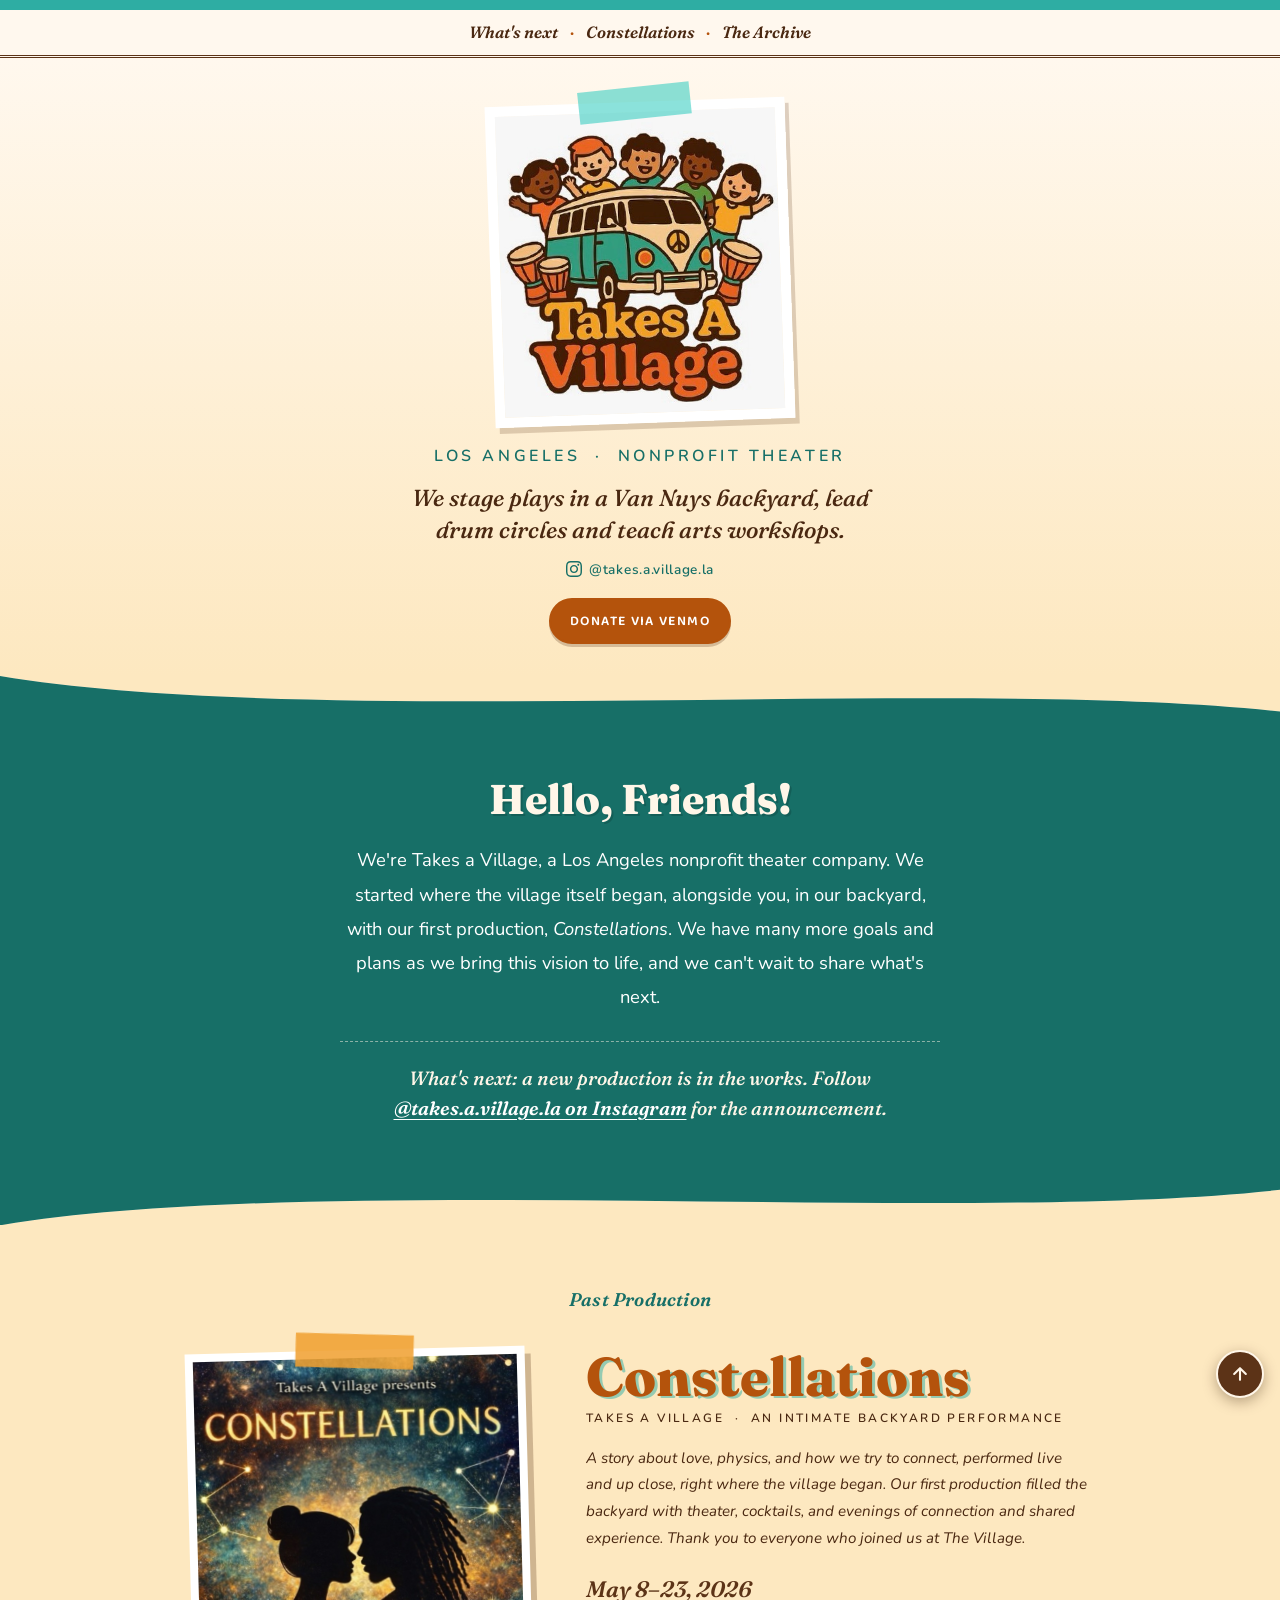
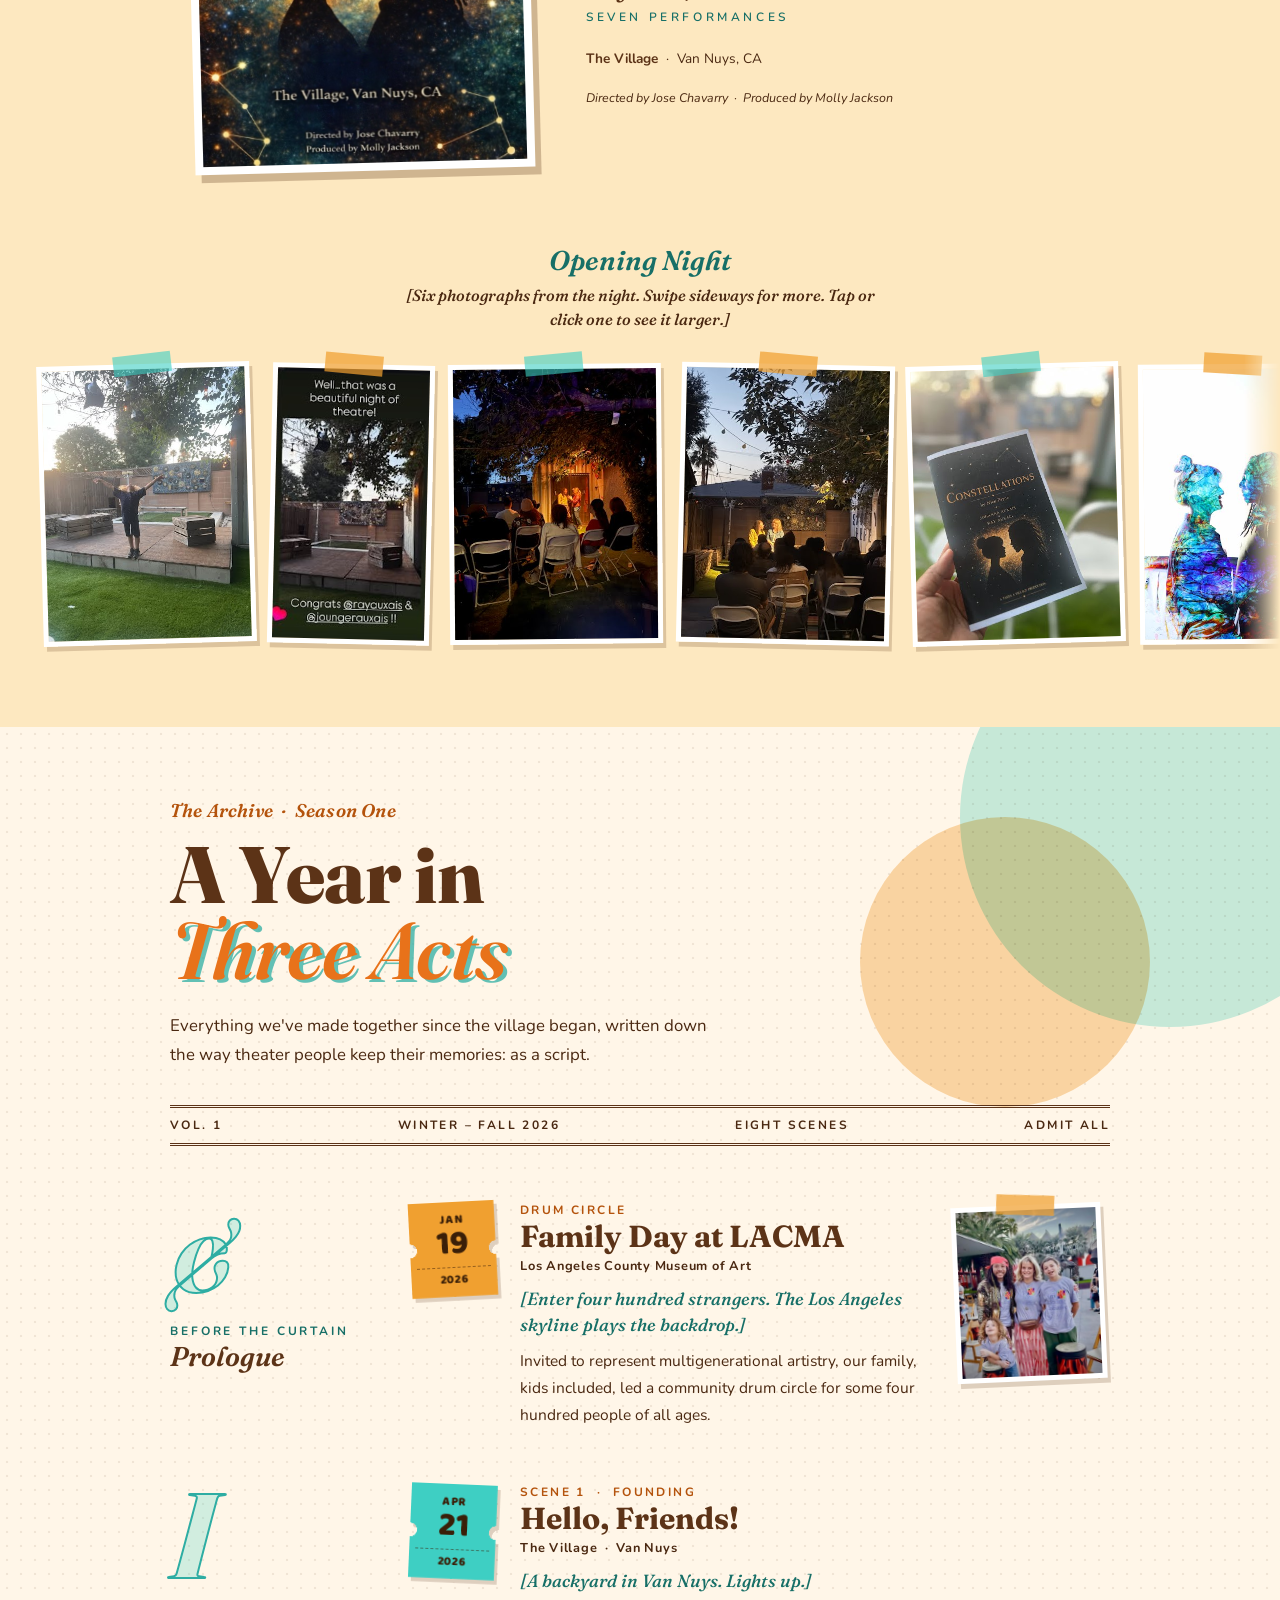
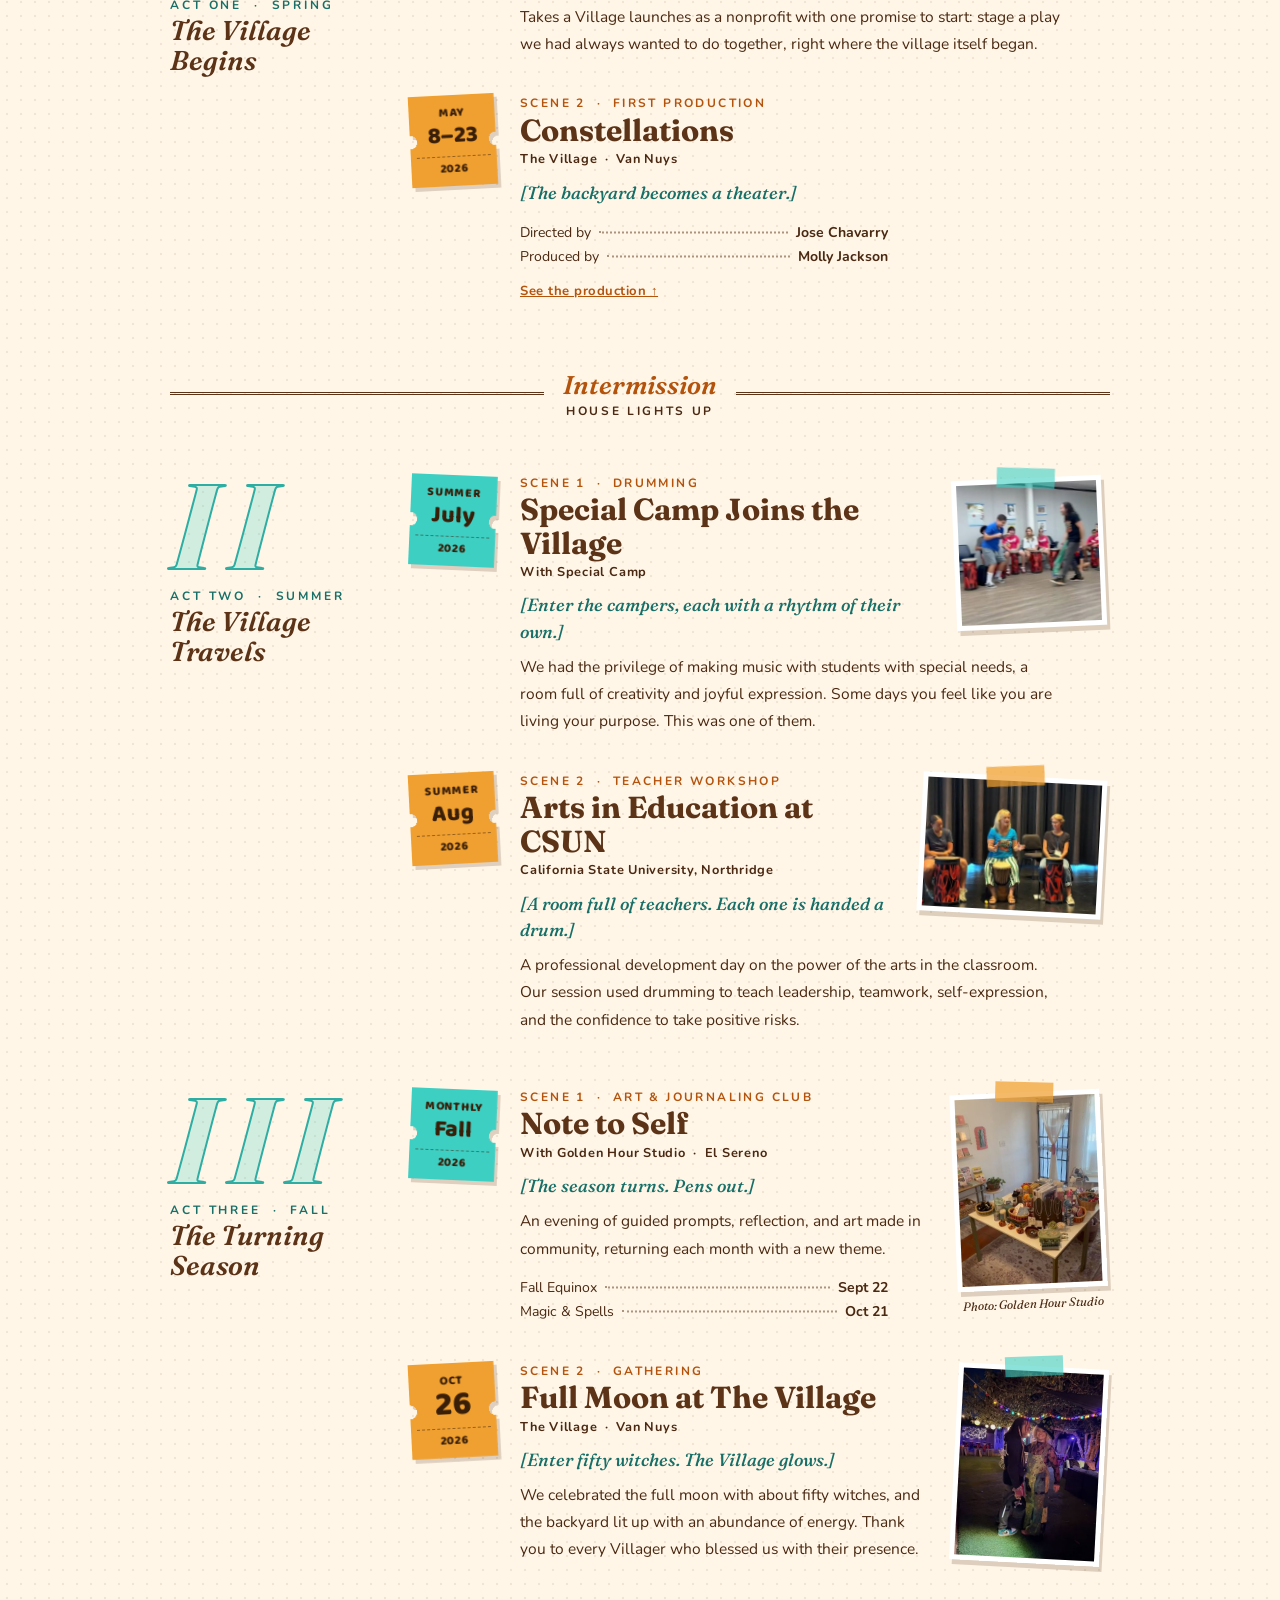
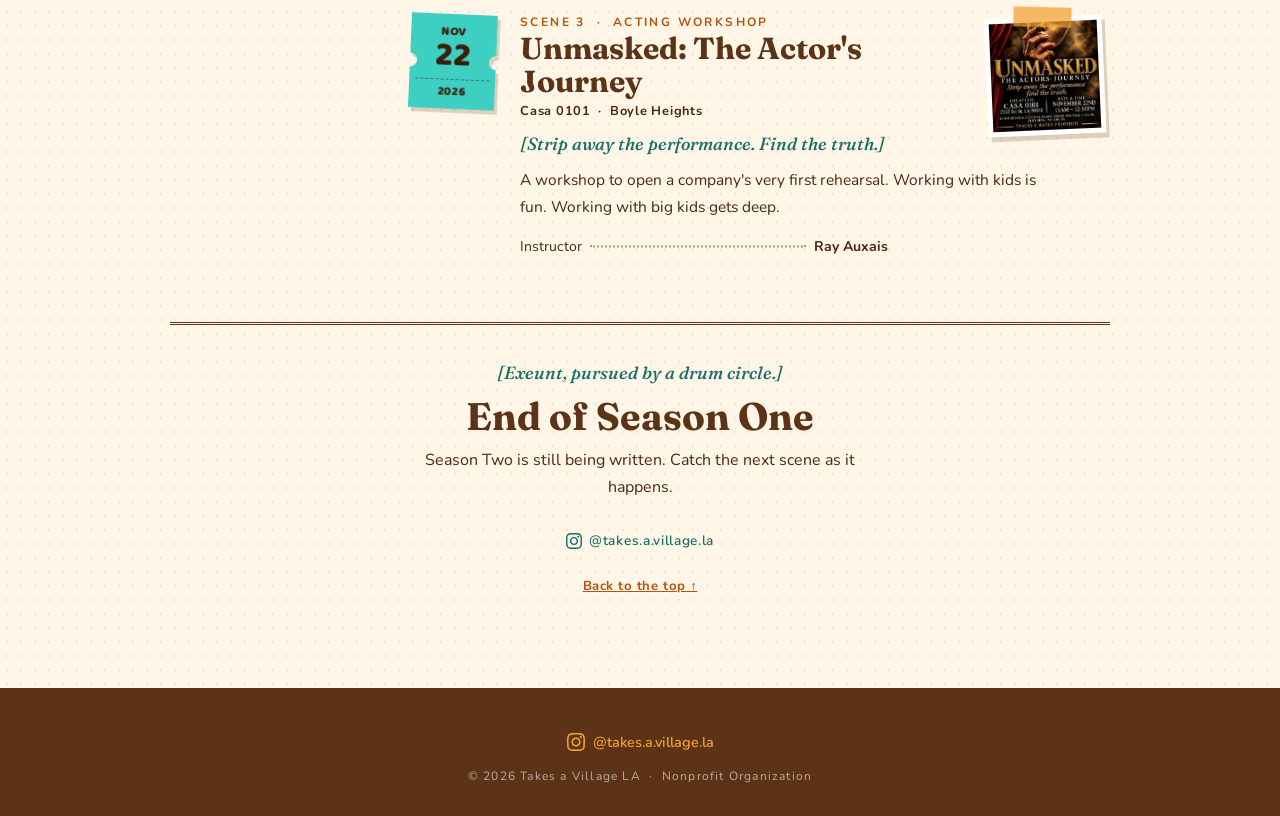
==== commit d14ca7fb: "Remove the hero's two discs (B17) Both pages share .hero, so both lose them; site.css?v=6. measure-c" ====
--- a/index.html
+++ b/index.html
@@ -26,7 +26,7 @@
   <link rel="preconnect" href="https://fonts.googleapis.com">
   <link rel="preconnect" href="https://fonts.gstatic.com" crossorigin>
   <link href="https://fonts.googleapis.com/css2?family=Baloo+2:wght@400;600;800&family=Fraunces:ital,opsz,wght@0,9..144,600..800;1,9..144,500..700&family=Nunito:ital,wght@0,300;0,400;0,600;1,300;1,400&display=swap" rel="stylesheet">
-  <link rel="stylesheet" href="site.css?v=2">
+  <link rel="stylesheet" href="site.css?v=6">
 </head>
 <body>
 
@@ -300,7 +300,7 @@
           <div class="stub teal"><div class="stub-in"><span class="stub-top">Nov</span><span class="stub-mid">22</span><span class="stub-foot">2026</span></div></div>
           <div class="scene-body">
             <figure class="scene-poster tilt-l tape-o">
-              <img src="archive/unmasked.jpg" alt="Poster for Unmasked: The Actor&#39;s Journey, a hand lifting a golden mask beside a red curtain." width="360" height="360" loading="lazy" decoding="async">
+              <a class="poster-open" href="#poster-unmasked"><img src="archive/unmasked.jpg" alt="Poster for Unmasked: The Actor&#39;s Journey, a hand lifting a golden mask beside a red curtain." width="360" height="360" loading="lazy" decoding="async"></a>
             </figure>
             <p class="scene-kind">Scene 3 &nbsp;·&nbsp; Acting Workshop</p>
             <h4 class="scene-title">Unmasked: The Actor's Journey</h4>
@@ -327,6 +327,13 @@
     </div>
 
   </div>
+  <!-- large view of the Unmasked poster; shown by the :target rule on .lightbox, like the gallery -->
+  <span class="lightbox-rest" id="poster-closed"></span>
+  <div class="lightbox" id="poster-unmasked" style="--ar:1; --cap:360px">
+    <a class="lightbox-backdrop" href="#poster-closed" aria-label="Close the poster"></a>
+    <figure><img src="archive/unmasked.jpg" alt="Poster for Unmasked: The Actor&#39;s Journey, a hand lifting a golden mask beside a red curtain." width="360" height="360" loading="lazy" decoding="async"></figure>
+    <p class="lightbox-bar"><span class="lightbox-count">Unmasked: The Actor&#39;s Journey</span><a href="#poster-closed">Close</a></p>
+  </div>
 </section>
 
 </main>
@@ -336,7 +343,7 @@
     <svg aria-hidden="true" focusable="false"><use href="#ig-icon"/></svg>
     @takes.a.village.la
   </a>
-  <p class="copyright">&copy; 2026 Takes a Village LA &nbsp;·&nbsp; Nonprofit Organization</p>
+  <p class="copyright"><span>&copy; 2026 Takes a Village LA</span><span class="sep" aria-hidden="true"> &nbsp;·&nbsp; </span><span>Nonprofit Organization</span></p>
 </footer>
 
 <div class="to-top-track">
--- a/site.css
+++ b/site.css
@@ -169,24 +169,6 @@
   transform: translateX(-50%) rotate(-4deg);
 }
 
-/* decorative circles */
-.hero::before, .hero::after {
-  content: '';
-  position: absolute;
-  border-radius: 50%;
-  opacity: 0.08;
-}
-.hero::before {
-  width: 500px; height: 500px;
-  background: var(--teal);
-  top: -200px; left: -150px;
-}
-.hero::after {
-  width: 400px; height: 400px;
-  background: var(--orange);
-  bottom: -180px; right: -120px;
-}
-
 .logo {
   display: block;
   width: min(300px, 76vw);
@@ -624,9 +606,10 @@
 }
 .lightbox img {
   display: block;
-  /* as large as the window allows, up to 640px tall; --ar is the photo's width / height */
-  width: min(100vw - 3rem, (100vh - 10.5rem) * var(--ar), 640px * var(--ar));
-  width: min(100vw - 3rem, (100dvh - 10.5rem) * var(--ar), 640px * var(--ar));
+  /* as large as the window allows, up to --cap tall (640px unless the image is smaller);
+     --ar is the photo's width / height */
+  width: min(100vw - 3rem, (100vh - 10.5rem) * var(--ar), var(--cap, 640px) * var(--ar));
+  width: min(100vw - 3rem, (100dvh - 10.5rem) * var(--ar), var(--cap, 640px) * var(--ar));
   height: auto;
   border: 8px solid #fff;
   box-shadow: 6px 8px 0 rgba(0,0,0,0.5);
@@ -945,6 +928,8 @@
 .scene-poster.tilt-l { transform: rotate(-2.5deg); }
 .scene-poster.tilt-l::before { transform: translateX(-50%) rotate(4deg); }
 .scene-poster.tape-o::before { background: rgba(240,160,48,0.72); }
+/* a poster with a large view: the thumbnail opens it */
+.poster-open { display: block; cursor: zoom-in; }
 .scene-poster figcaption {
   margin-top: 0.45rem;
   font-family: 'Fraunces', Georgia, serif;
@@ -1078,6 +1063,39 @@
 }
 
 /* ── footer ── */
+/* ── not-found page (missing.html): the hero's paper fills the screen,
+   a stage direction and a heading say what happened, one button goes home ── */
+.lost {
+  min-height: calc(100vh - 10px - 3.2rem);
+  min-height: calc(100svh - 10px - 3.2rem);
+  justify-content: center;
+  padding: 3rem 1.5rem 3.5rem;
+}
+.lost > * { position: relative; z-index: 1; }
+.lost-logo { display: inline-block; line-height: 0; border-radius: 4px; }
+.lost .logo { width: min(170px, 46vw); border-width: 7px; }
+.lost .logo-frame::before { width: 72px; height: 22px; top: -10px; }
+.lost-dir { margin-top: 2rem; max-width: 30ch; text-wrap: balance; }
+/* .lost .lost-title outranks .hero h1 (the logo's line-height 0 and pop-in) */
+.lost .lost-title {
+  margin-top: 0.5rem;
+  font-family: 'Fraunces', Georgia, serif;
+  font-weight: 800;
+  font-size: clamp(1.9rem, 6vw, 2.8rem);
+  line-height: 1.1;
+  color: var(--brown);
+  text-wrap: balance;
+  animation: fadeUp 0.8s 0.3s ease both;
+}
+.lost-text {
+  max-width: 30rem;
+  margin: 0.9rem auto 1.4rem;
+  font-size: 1.05rem;
+  line-height: 1.7;
+  color: var(--ink);
+}
+.lost-home { font-family: 'Nunito', sans-serif; font-weight: 700; letter-spacing: 0.06em; }
+
 footer {
   background: var(--brown);
   color: rgba(255,255,255,0.7);
@@ -1109,6 +1127,12 @@
   font-size: 0.75rem;
   letter-spacing: 0.1em;
   opacity: 0.85;
+}
+.copyright span { white-space: nowrap; }
+/* too narrow for one line: name and "Nonprofit Organization" each get a line, no dot */
+@media (max-width: 520px) {
+  .copyright span { display: block; }
+  .copyright .sep { display: none; }
 }
 
 @keyframes fadeUp {
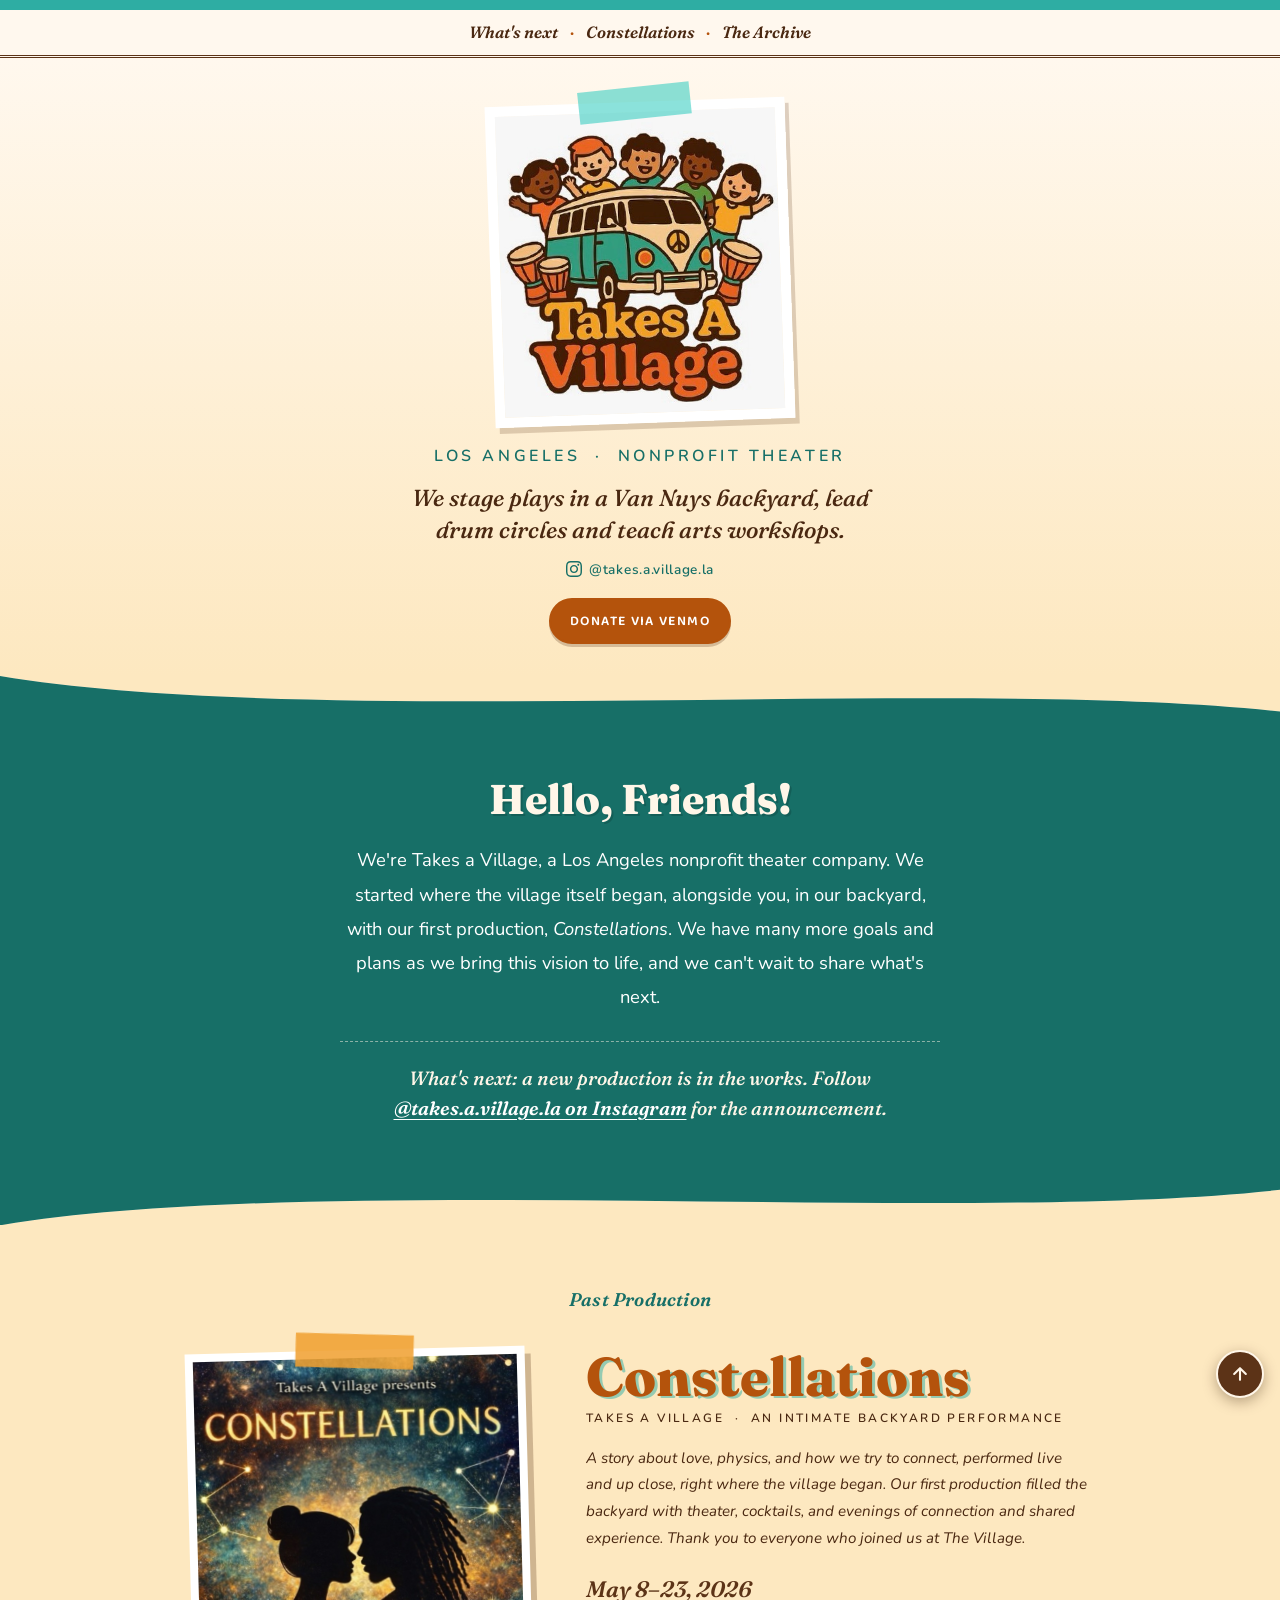
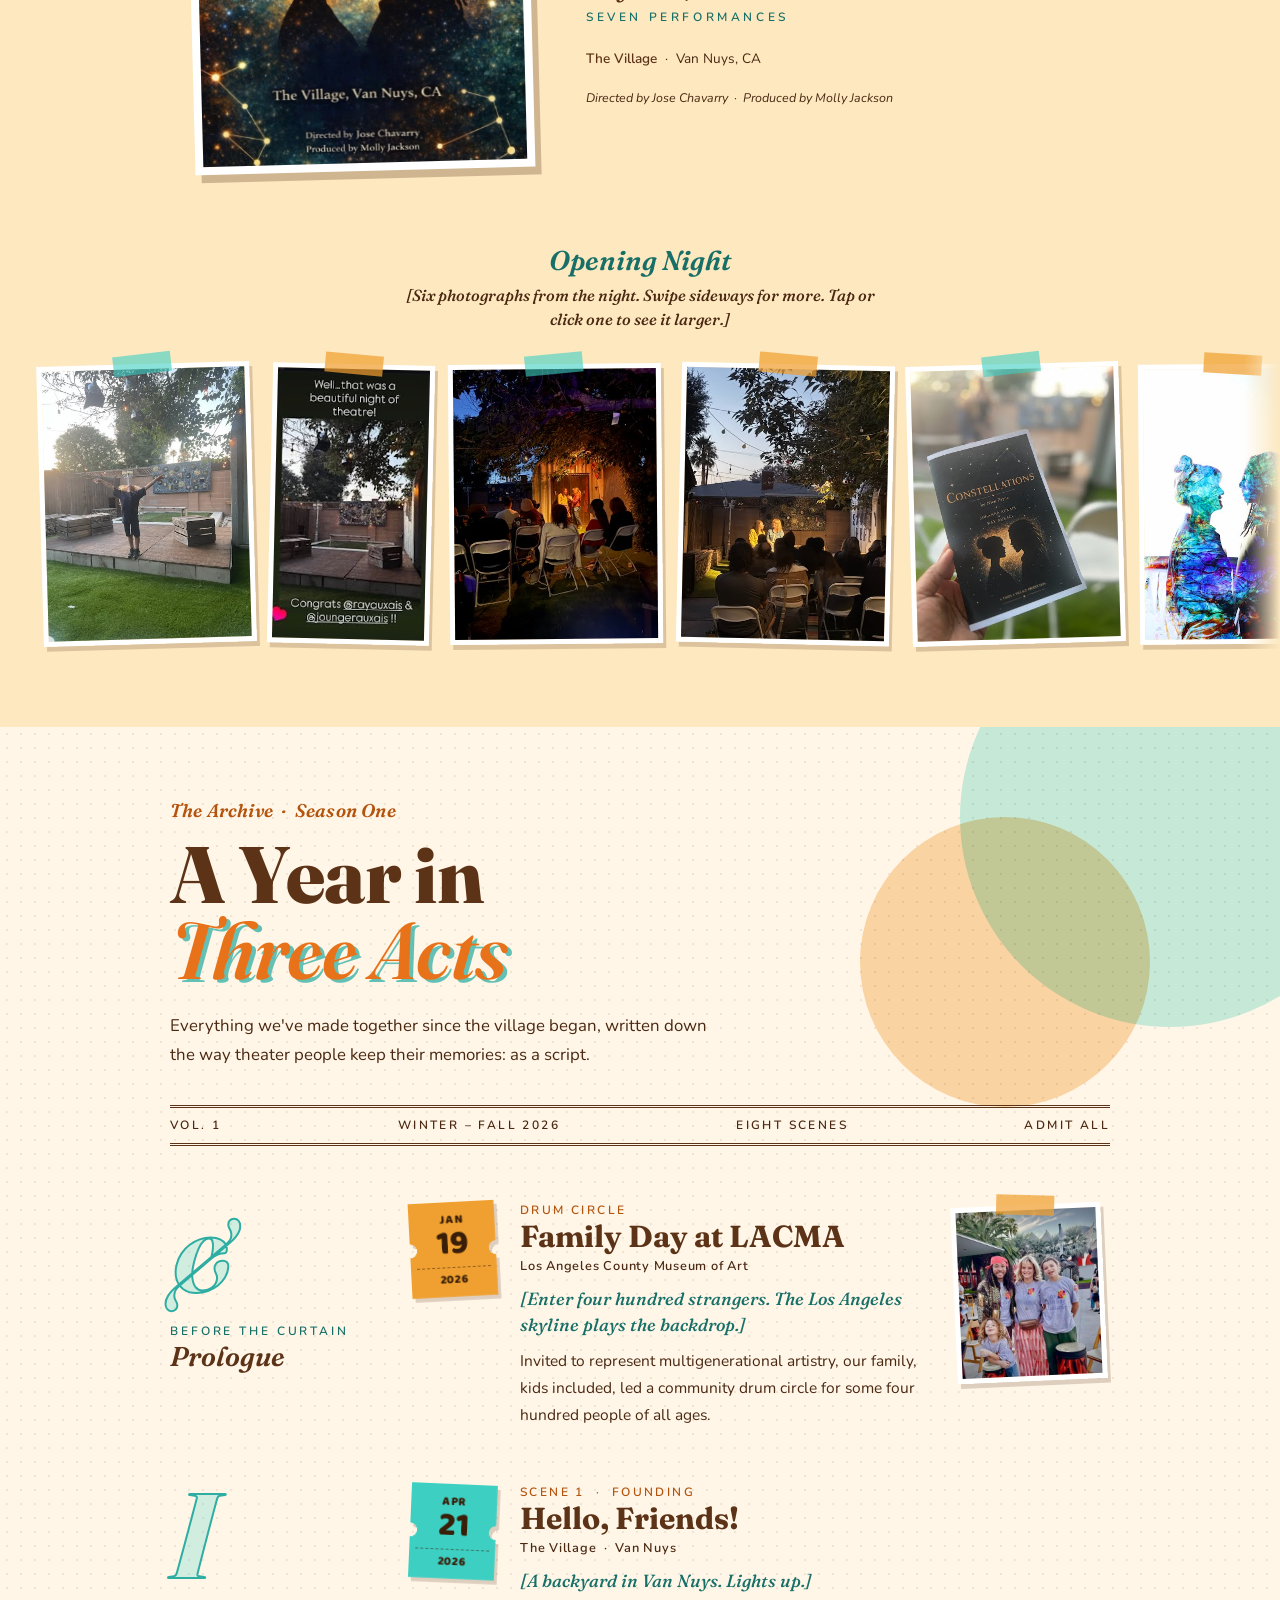
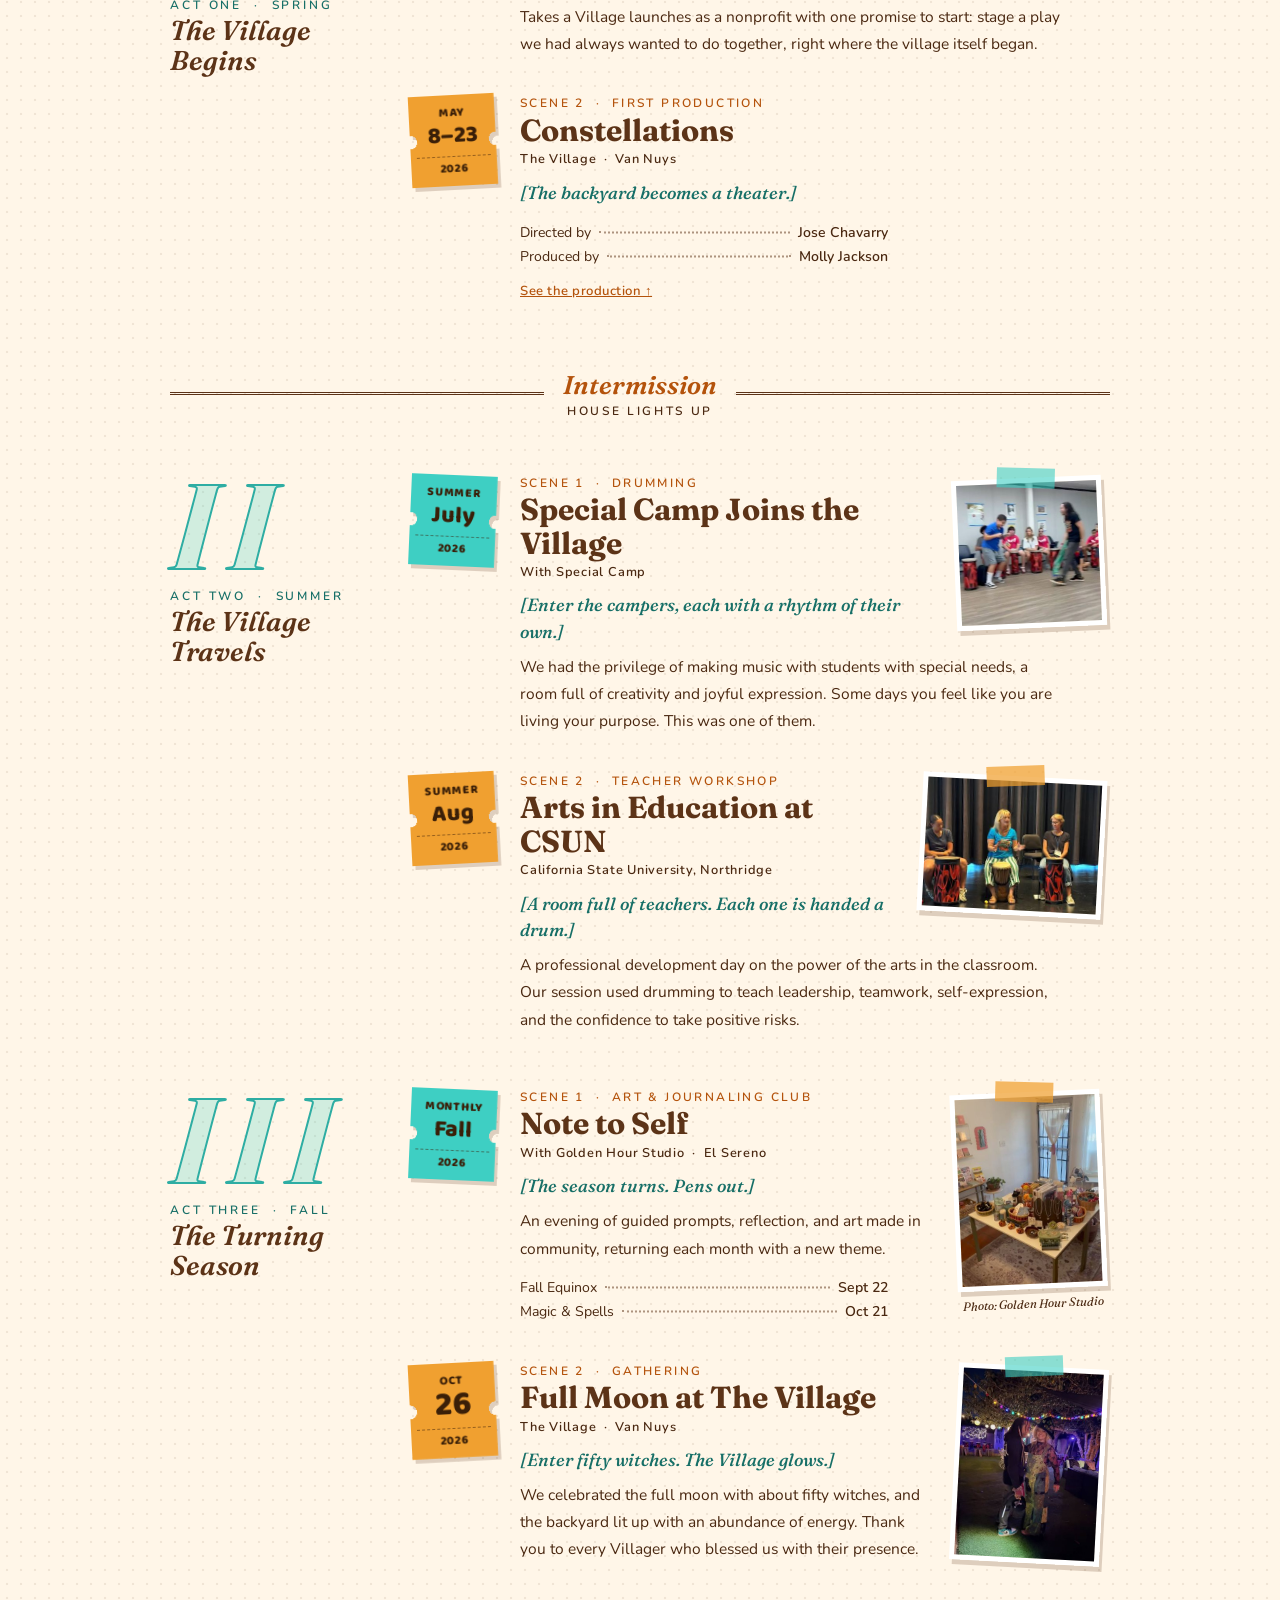
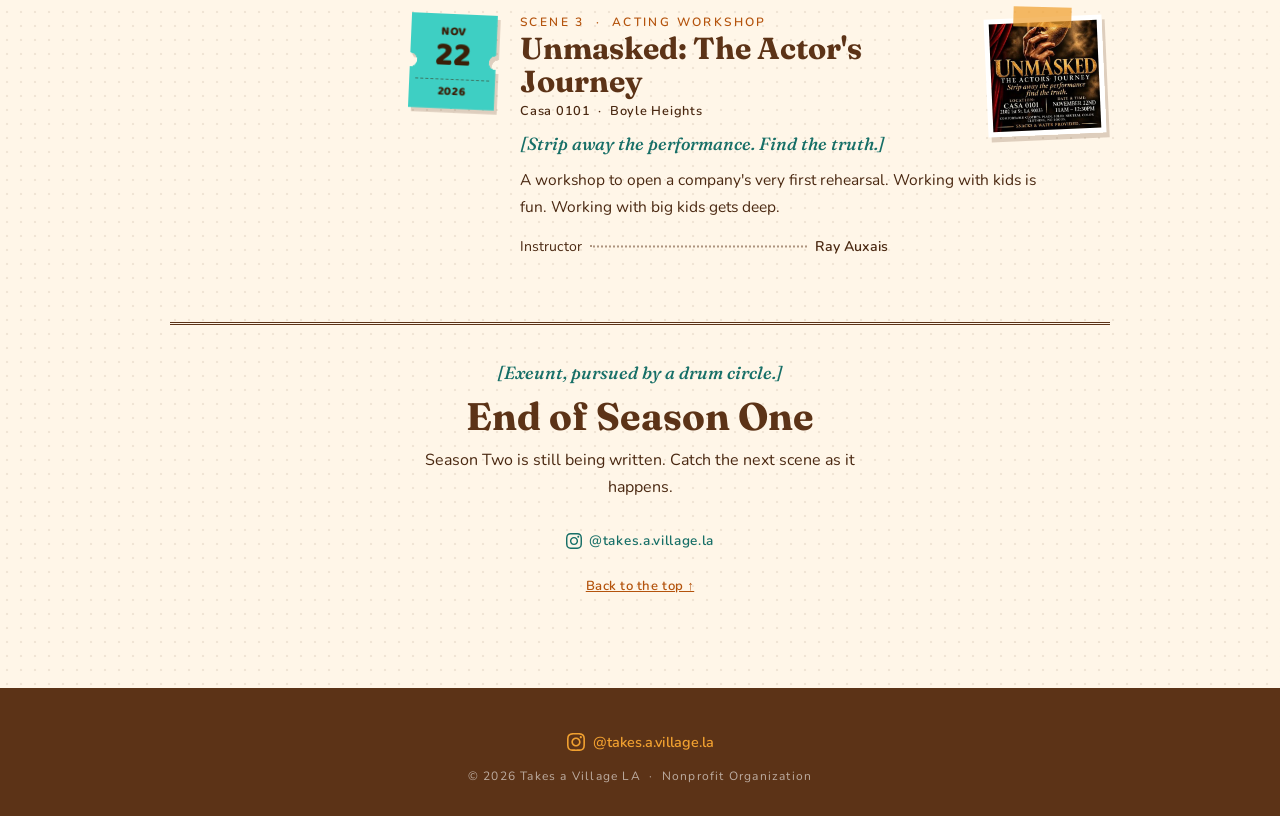
==== commit 9b6f12ae: "Polish pass: sticky act marks, focus follows the photo views (B20) Archive overflow clip so act mark" ====
--- a/index.html
+++ b/index.html
@@ -26,7 +26,8 @@
   <link rel="preconnect" href="https://fonts.googleapis.com">
   <link rel="preconnect" href="https://fonts.gstatic.com" crossorigin>
   <link href="https://fonts.googleapis.com/css2?family=Baloo+2:wght@400;600;800&family=Fraunces:ital,opsz,wght@0,9..144,600..800;1,9..144,500..700&family=Nunito:ital,wght@0,300;0,400;0,600;1,300;1,400&display=swap" rel="stylesheet">
-  <link rel="stylesheet" href="site.css?v=6">
+  <link rel="stylesheet" href="site.css?v=7">
+  <script src="site.js?v=2" defer></script>
 </head>
 <body>
 
--- a/site.css
+++ b/site.css
@@ -41,7 +41,7 @@
   z-index: 30;
   background: var(--brown);
   color: var(--cream);
-  font-weight: 700;
+  font-weight: 600;
   font-size: 0.9rem;
   padding: 0.7em 1.1em;
   border-radius: 0 0 8px 8px;
@@ -152,7 +152,7 @@
   z-index: 1;
   line-height: 0;
   margin-top: 0.5rem;
-  animation: popIn 0.7s cubic-bezier(0.34,1.56,0.64,1) both;
+  animation: popIn 0.7s cubic-bezier(0.22,1,0.36,1) both;
 }
 .logo-frame {
   display: inline-block;
@@ -389,7 +389,7 @@
 
 .venue strong {
   color: var(--brown);
-  font-weight: 700;
+  font-weight: 600;
 }
 
 .credits {
@@ -492,8 +492,8 @@
   line-height: 1.5;
   color: var(--ink);
 }
-/* wide enough to show all eight: nothing to swipe */
-@media (min-width: 1900px) {
+/* wide enough to show all six: nothing to swipe */
+@media (min-width: 1400px) {
   .cue-scroll { display: none; }
 }
 
@@ -637,6 +637,7 @@
 .archive {
   position: relative;
   overflow: hidden;
+  overflow: clip;   /* clip, not hidden, so the sticky act marks still stick */
   background:
     radial-gradient(circle, rgba(92,51,23,0.09) 1px, transparent 1.6px) 0 0 / 14px 14px,
     var(--cream);
@@ -713,7 +714,7 @@
   font-size: 0.75rem;
   letter-spacing: 0.2em;
   text-transform: uppercase;
-  font-weight: 700;
+  font-weight: 600;
 }
 
 /* acts */
@@ -727,7 +728,7 @@
 
 .act-mark {
   position: sticky;
-  top: 1.5rem;
+  top: 4.5rem;   /* clears the sticky menu */
 }
 
 .act-num {
@@ -749,7 +750,7 @@
   font-size: 0.75rem;
   letter-spacing: 0.24em;
   text-transform: uppercase;
-  font-weight: 700;
+  font-weight: 600;
   color: var(--teal-ink);
 }
 
@@ -828,7 +829,7 @@
   font-size: 0.75rem;
   letter-spacing: 0.2em;
   text-transform: uppercase;
-  font-weight: 700;
+  font-weight: 600;
   color: var(--orange-ink);
 }
 
@@ -844,7 +845,7 @@
 .scene-place {
   margin-top: 0.2rem;
   font-size: 0.8rem;
-  font-weight: 700;
+  font-weight: 600;
   letter-spacing: 0.06em;
 }
 
@@ -870,7 +871,7 @@
   display: inline-block;
   padding: 0.85rem 0;   /* 44px tap target */
   font-size: 0.82rem;
-  font-weight: 700;
+  font-weight: 600;
   letter-spacing: 0.04em;
   color: var(--orange-ink);
 }
@@ -887,7 +888,7 @@
   gap: 0.5rem;
   padding: 0.15rem 0;
   font-size: 0.88rem;
-  font-weight: 700;
+  font-weight: 600;
 }
 .bill li i {
   flex: 1;
@@ -965,7 +966,7 @@
   font-size: 0.75rem;
   letter-spacing: 0.22em;
   text-transform: uppercase;
-  font-weight: 700;
+  font-weight: 600;
 }
 
 /* curtain call */
@@ -1062,7 +1063,6 @@
   }
 }
 
-/* ── footer ── */
 /* ── not-found page (missing.html): the hero's paper fills the screen,
    a stage direction and a heading say what happened, one button goes home ── */
 .lost {
@@ -1094,8 +1094,9 @@
   line-height: 1.7;
   color: var(--ink);
 }
-.lost-home { font-family: 'Nunito', sans-serif; font-weight: 700; letter-spacing: 0.06em; }
-
+.lost-home { font-family: 'Nunito', sans-serif; font-weight: 600; letter-spacing: 0.06em; }
+
+/* ── footer ── */
 footer {
   background: var(--brown);
   color: rgba(255,255,255,0.7);
@@ -1142,10 +1143,14 @@
 
 /* keyboard focus visibility */
 a:focus-visible {
-  outline: 3px solid var(--orange2);
+  outline: 3px solid var(--orange-ink);
   outline-offset: 3px;
   border-radius: 4px;
 }
+/* on the dark grounds the ring switches to a light ink */
+.intro a:focus-visible { outline-color: var(--cream); }
+footer a:focus-visible,
+.lightbox a:focus-visible { outline-color: var(--orange2); }
 
 /* respect reduced-motion preference */
 @media (prefers-reduced-motion: reduce) {
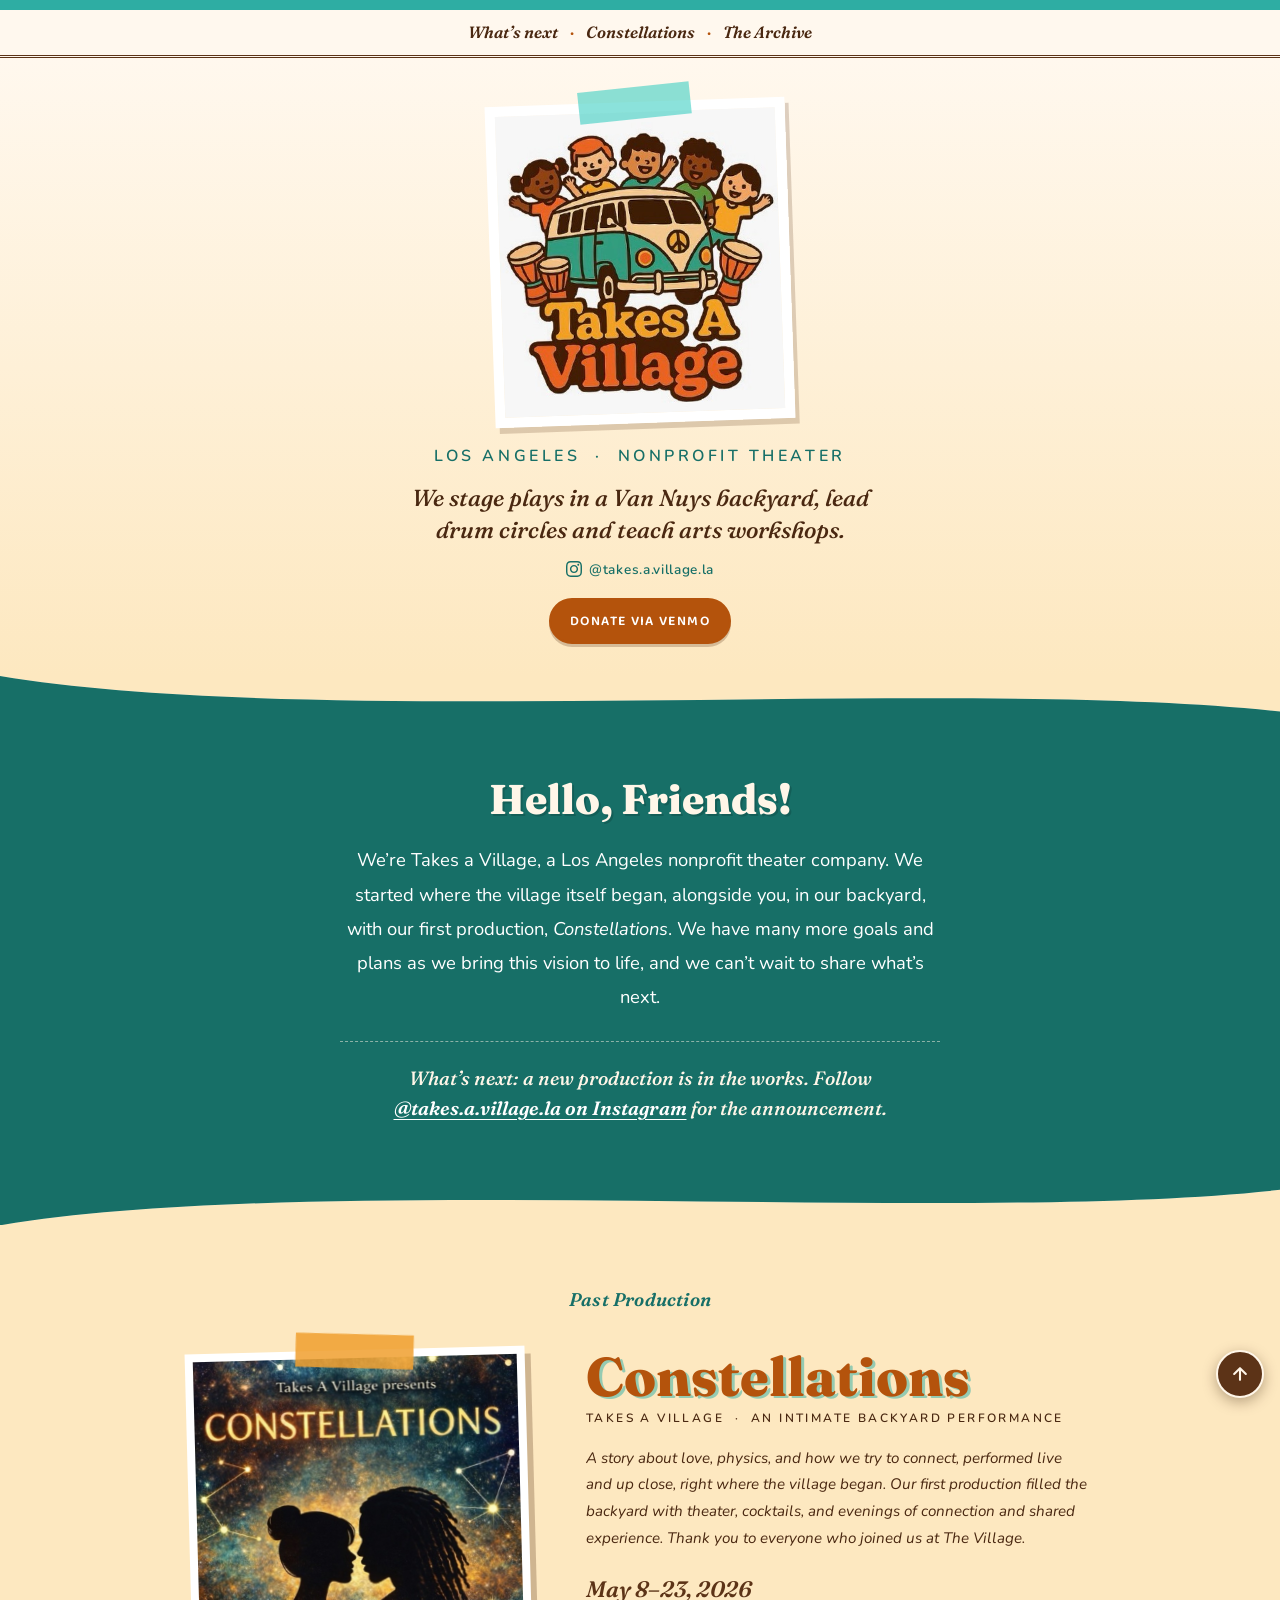
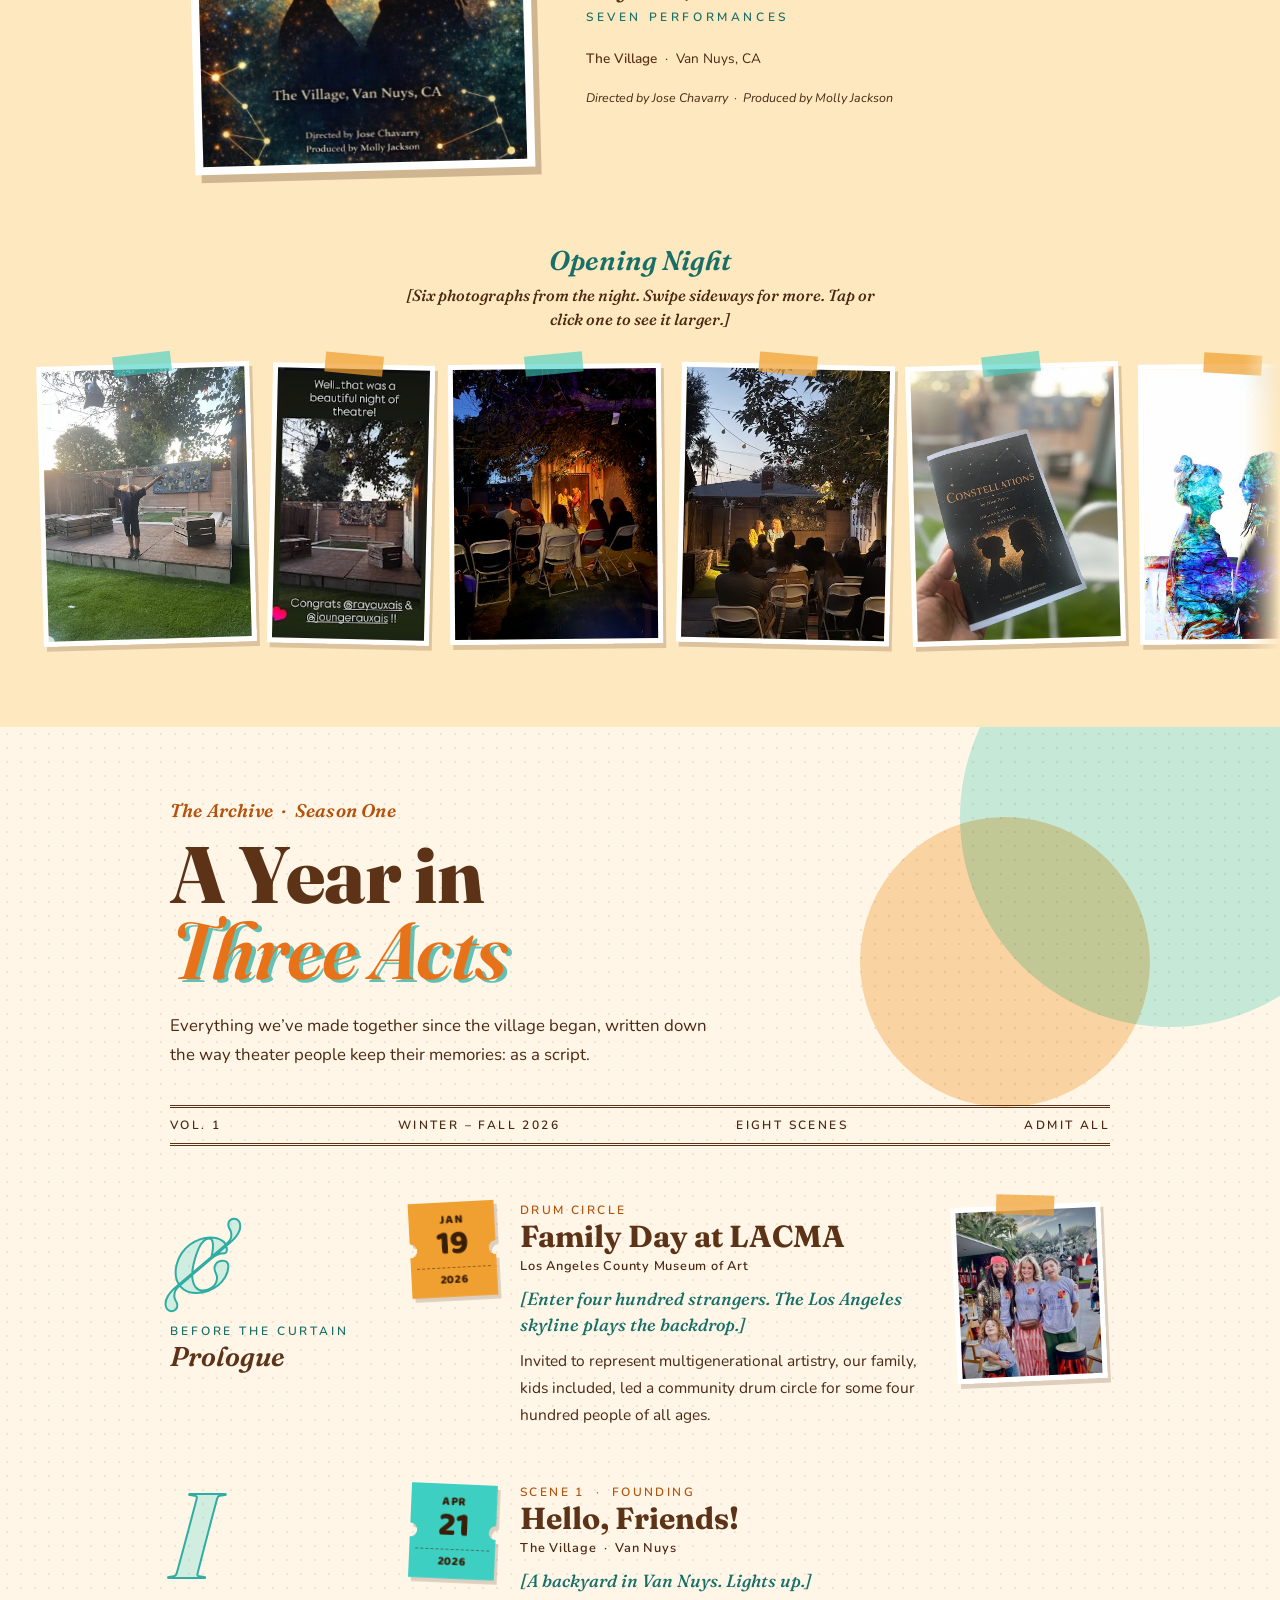
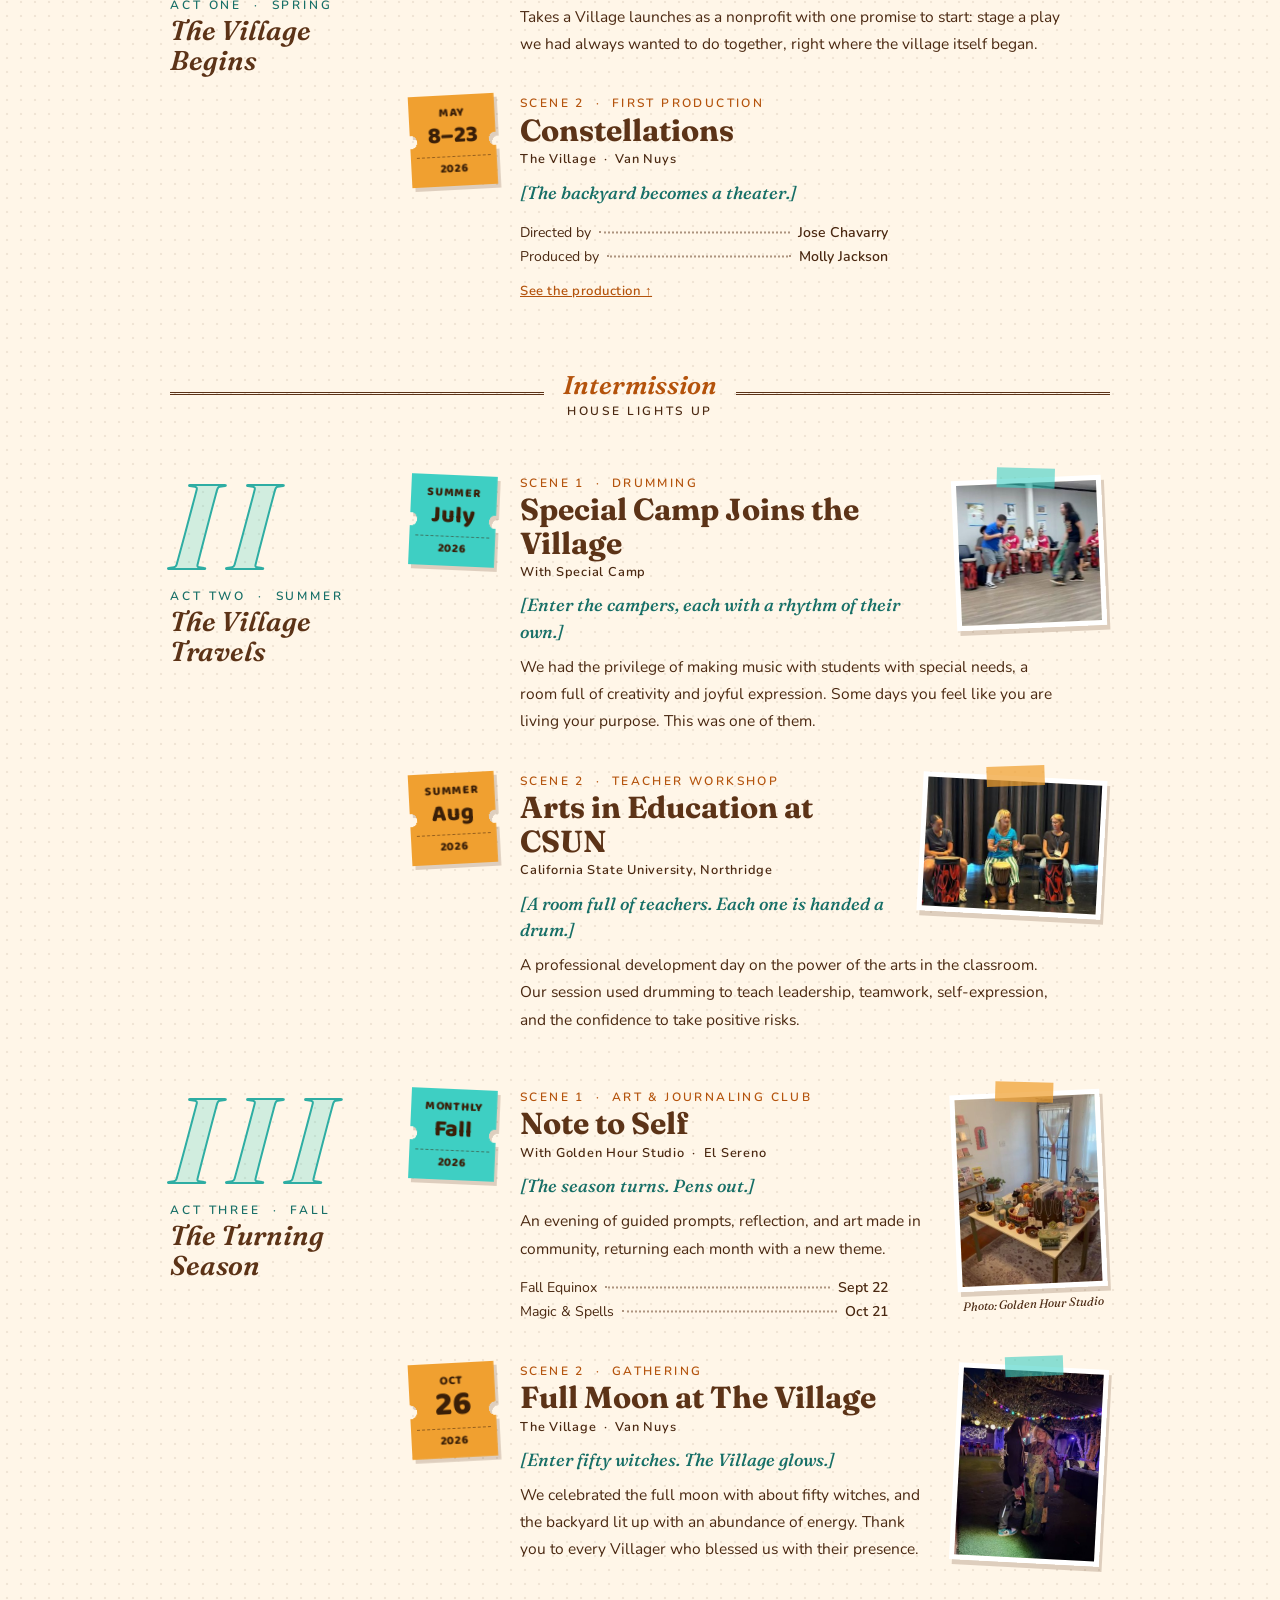
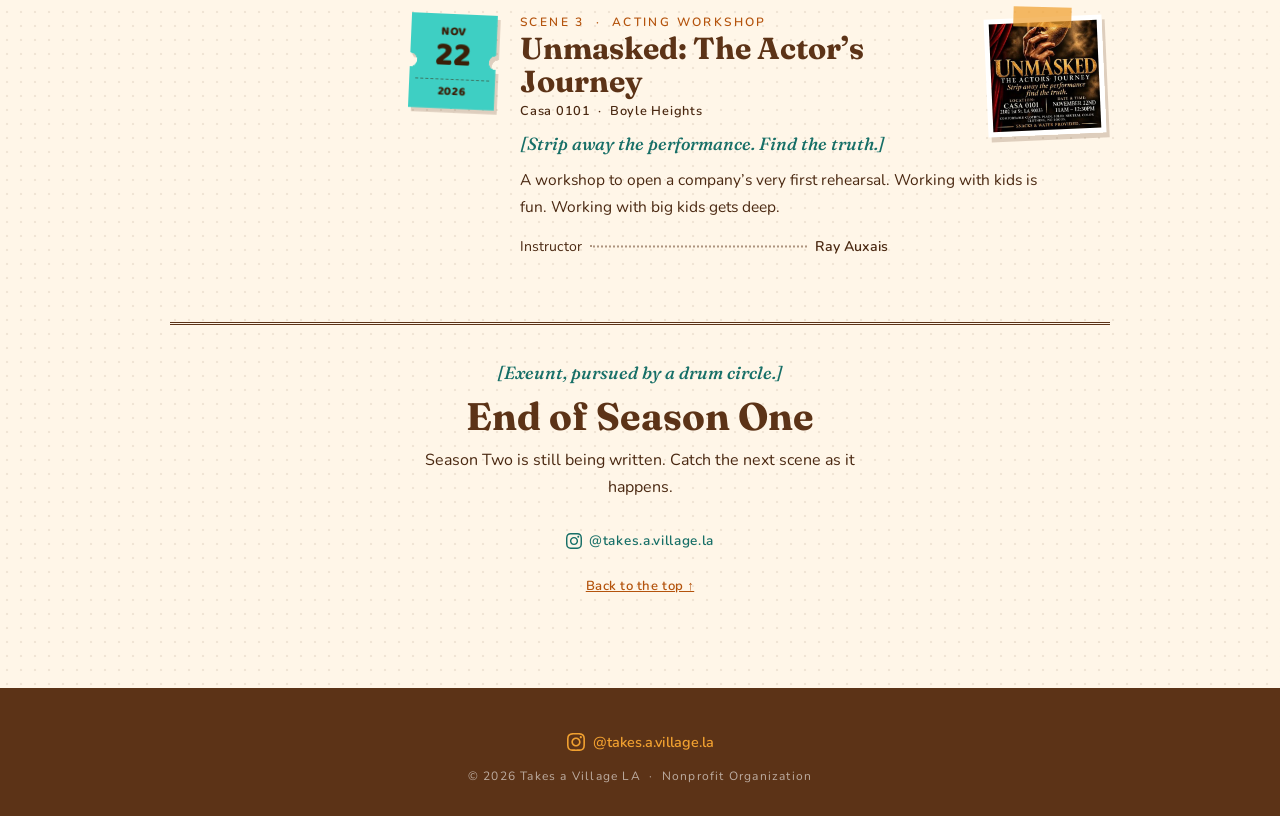
==== commit 0089d676: "Curly apostrophes in the page copy (B22) Fourteen straight apostrophes and &#39; entities in text an" ====
--- a/index.html
+++ b/index.html
@@ -44,7 +44,7 @@
 
 <nav class="site-nav" aria-label="On this page">
   <ul>
-    <li><a href="#upcoming">What's next</a></li>
+    <li><a href="#upcoming">What’s next</a></li>
     <li><a href="#constellations">Constellations</a></li>
     <li><a href="#archive">The Archive</a></li>
   </ul>
@@ -72,9 +72,9 @@
 <section class="intro">
   <h2>Hello, Friends!</h2>
   <p>
-    We're Takes a Village, a Los Angeles nonprofit theater company. We started where the village itself began, alongside you, in our backyard, with our first production, <em>Constellations</em>. We have many more goals and plans as we bring this vision to life, and we can't wait to share what's next.
+    We’re Takes a Village, a Los Angeles nonprofit theater company. We started where the village itself began, alongside you, in our backyard, with our first production, <em>Constellations</em>. We have many more goals and plans as we bring this vision to life, and we can’t wait to share what’s next.
   </p>
-  <p class="next-note" id="upcoming">What's next: a new production is in the works. Follow <a href="https://www.instagram.com/takes.a.village.la/" target="_blank" rel="noopener">@takes.a.village.la on Instagram</a> for the announcement.</p>
+  <p class="next-note" id="upcoming">What’s next: a new production is in the works. Follow <a href="https://www.instagram.com/takes.a.village.la/" target="_blank" rel="noopener">@takes.a.village.la on Instagram</a> for the announcement.</p>
 </section>
 
 <!-- wave: teal → warm paper -->
@@ -152,7 +152,7 @@
 
     <p class="archive-eyebrow">The Archive &nbsp;·&nbsp; Season One</p>
     <h2 class="archive-title" id="archive-title">A Year in <em>Three Acts</em></h2>
-    <p class="archive-sub">Everything we've made together since the village began, written down the way theater people keep their memories: as a script.</p>
+    <p class="archive-sub">Everything we’ve made together since the village began, written down the way theater people keep their memories: as a script.</p>
     <p class="archive-masthead"><span>Vol. 1</span><span>Winter – Fall 2026</span><span>Eight Scenes</span><span>Admit All</span></p>
 
     <!-- prologue -->
@@ -288,7 +288,7 @@
           <div class="stub"><div class="stub-in"><span class="stub-top">Oct</span><span class="stub-mid">26</span><span class="stub-foot">2026</span></div></div>
           <div class="scene-body">
             <figure class="scene-poster snap">
-              <img src="archive/full-moon.jpg" alt="Two people, one in a witch&#39;s hat, under strings of colored lights in the backyard at The Village at night." width="360" height="480" loading="lazy" decoding="async">
+              <img src="archive/full-moon.jpg" alt="Two people, one in a witch’s hat, under strings of colored lights in the backyard at The Village at night." width="360" height="480" loading="lazy" decoding="async">
             </figure>
             <p class="scene-kind">Scene 2 &nbsp;·&nbsp; Gathering</p>
             <h4 class="scene-title">Full Moon at The Village</h4>
@@ -301,13 +301,13 @@
           <div class="stub teal"><div class="stub-in"><span class="stub-top">Nov</span><span class="stub-mid">22</span><span class="stub-foot">2026</span></div></div>
           <div class="scene-body">
             <figure class="scene-poster tilt-l tape-o">
-              <a class="poster-open" href="#poster-unmasked"><img src="archive/unmasked.jpg" alt="Poster for Unmasked: The Actor&#39;s Journey, a hand lifting a golden mask beside a red curtain." width="360" height="360" loading="lazy" decoding="async"></a>
+              <a class="poster-open" href="#poster-unmasked"><img src="archive/unmasked.jpg" alt="Poster for Unmasked: The Actor’s Journey, a hand lifting a golden mask beside a red curtain." width="360" height="360" loading="lazy" decoding="async"></a>
             </figure>
             <p class="scene-kind">Scene 3 &nbsp;·&nbsp; Acting Workshop</p>
-            <h4 class="scene-title">Unmasked: The Actor's Journey</h4>
+            <h4 class="scene-title">Unmasked: The Actor’s Journey</h4>
             <p class="scene-place">Casa 0101 &nbsp;·&nbsp; Boyle Heights</p>
             <p class="scene-dir">[Strip away the performance. Find the truth.]</p>
-            <p class="scene-text">A workshop to open a company's very first rehearsal. Working with kids is fun. Working with big kids gets deep.</p>
+            <p class="scene-text">A workshop to open a company’s very first rehearsal. Working with kids is fun. Working with big kids gets deep.</p>
             <ul class="bill">
               <li><span>Instructor</span><i aria-hidden="true"></i><span>Ray Auxais</span></li>
             </ul>
@@ -332,8 +332,8 @@
   <span class="lightbox-rest" id="poster-closed"></span>
   <div class="lightbox" id="poster-unmasked" style="--ar:1; --cap:360px">
     <a class="lightbox-backdrop" href="#poster-closed" aria-label="Close the poster"></a>
-    <figure><img src="archive/unmasked.jpg" alt="Poster for Unmasked: The Actor&#39;s Journey, a hand lifting a golden mask beside a red curtain." width="360" height="360" loading="lazy" decoding="async"></figure>
-    <p class="lightbox-bar"><span class="lightbox-count">Unmasked: The Actor&#39;s Journey</span><a href="#poster-closed">Close</a></p>
+    <figure><img src="archive/unmasked.jpg" alt="Poster for Unmasked: The Actor’s Journey, a hand lifting a golden mask beside a red curtain." width="360" height="360" loading="lazy" decoding="async"></figure>
+    <p class="lightbox-bar"><span class="lightbox-count">Unmasked: The Actor’s Journey</span><a href="#poster-closed">Close</a></p>
   </div>
 </section>
 
